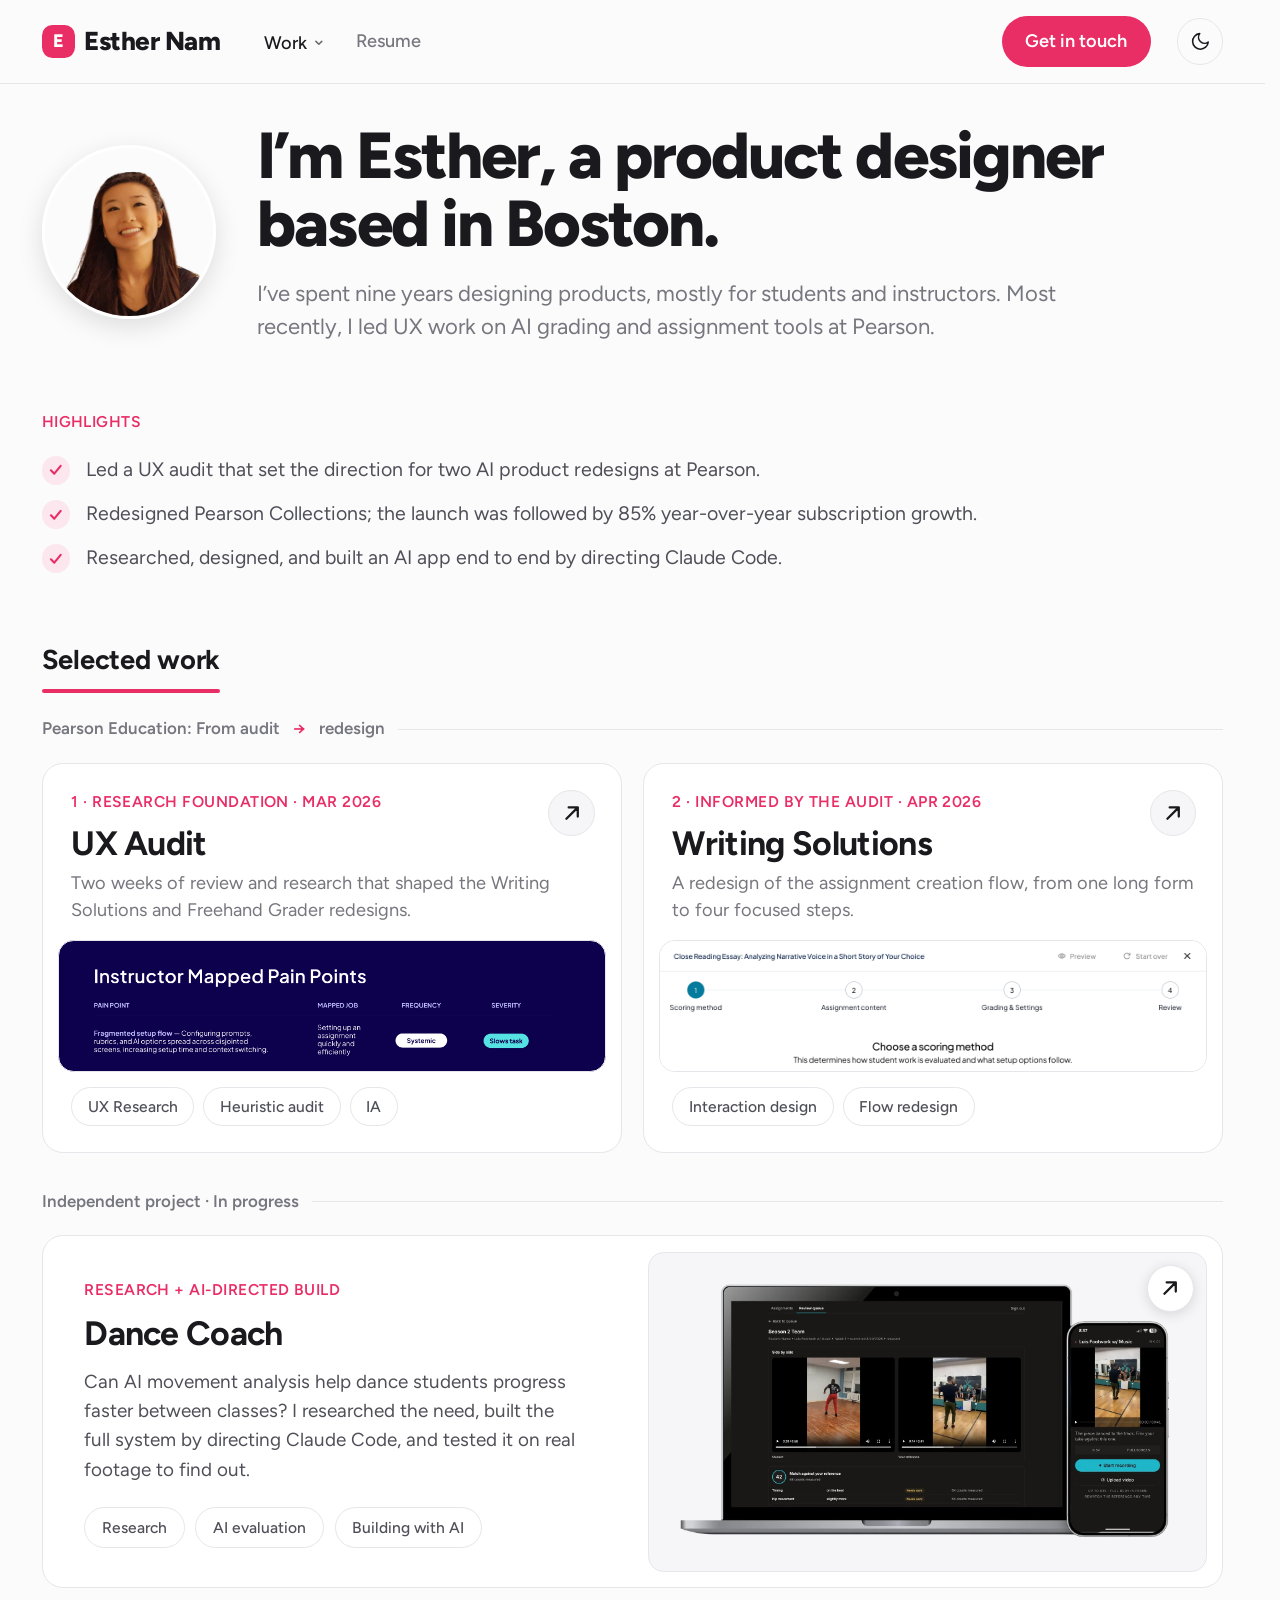
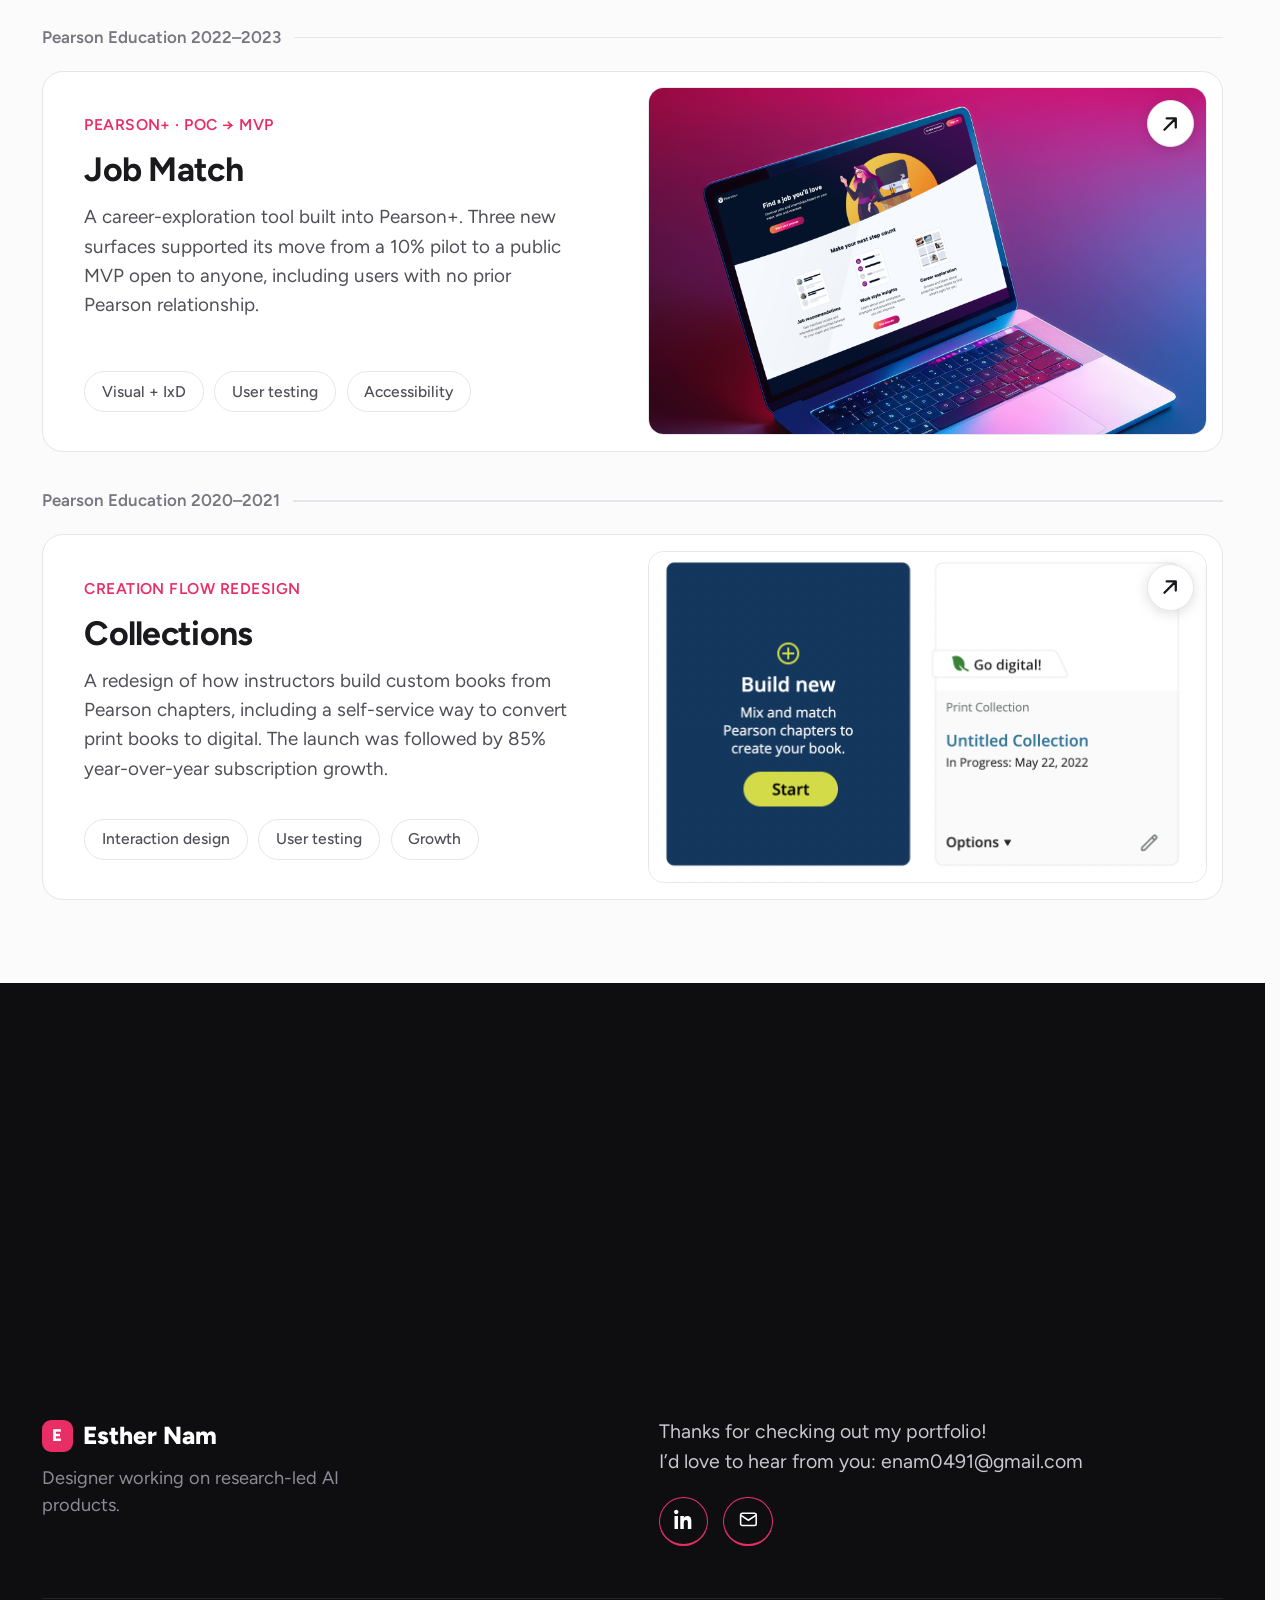
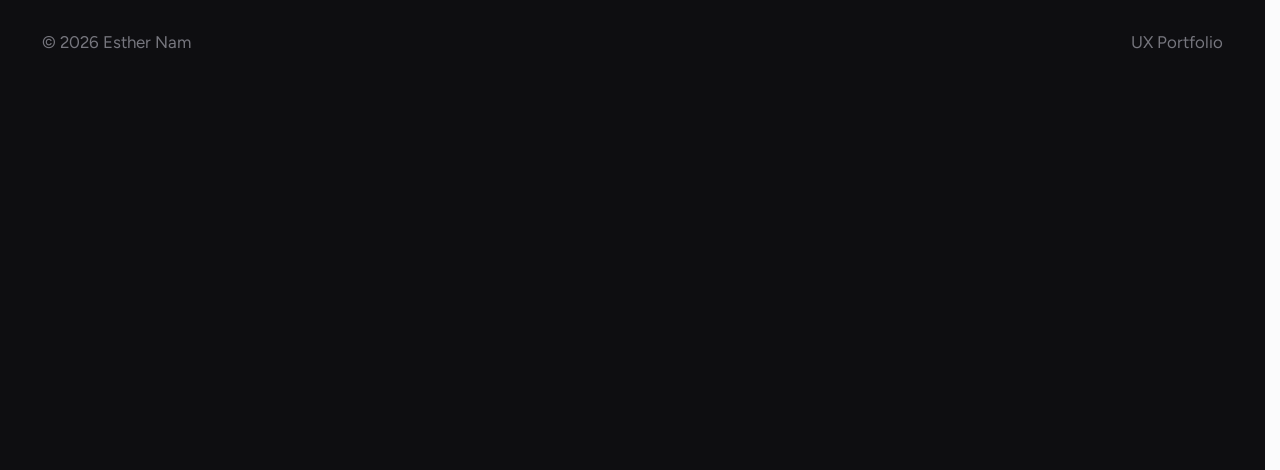
==== index.html @ 2226294b "Homepage: clarify who the products were for Co-Authored-By: Claude Opus 5.5 <noreply@anthropic.com> " ====
<!doctype html>
<html lang="en">
<head>
<!-- Google tag (gtag.js) -->
<script async src="https://www.googletagmanager.com/gtag/js?id=G-MR0TVY28CQ"></script>
<script>
  window.dataLayer = window.dataLayer || [];
  function gtag(){dataLayer.push(arguments);}
  gtag('js', new Date());

  gtag('config', 'G-MR0TVY28CQ');
</script>
<meta charset="utf-8" />
<link rel="icon" href="favicon.svg" type="image/svg+xml" />
<link rel="apple-touch-icon" href="favicon.svg" />
<title>Esther Nam · UX Portfolio</title>
<meta name="viewport" content="width=device-width, initial-scale=1" />
<link rel="preconnect" href="https://fonts.googleapis.com" />
<link rel="preconnect" href="https://fonts.gstatic.com" crossorigin />
<link href="https://fonts.googleapis.com/css2?family=Figtree:wght@400;500;600;700;800&display=swap" rel="stylesheet" />
<style>
  :root {
    --bg: #FBFBFC;
    --card: #FFFFFF;
    --ink: #1A1A1E;
    --ink-2: #4F4F58;
    --muted: #76767E;
    --line: #E6E6EA;
    --line-soft: #F0F0F2;
    --field: #F6F6F8;
    --lav: #E4EFFB;
    --lav-line: #CCE0F7;
    --amber: #1577D6;
    --violet: #9B8CF0;
    --accent: #E92E66;
    --accent-2: #F5849F;
    --accent-soft: #FCE7EE;
    --accent-ink: #B11248;
  }
  body[data-theme="graphite"] {
    --bg: #0B0B0F;
    --card: #20212B;
    --ink: #E8E8EE;
    --ink-2: #C7C7CE;
    --muted: #9A9AA2;
    --line: #34343E;
    --line-soft: #2A2A33;
    --field: #14141A;
    --lav: #1F2A38;
    --lav-line: #2E3C4E;
    --amber: #5AA0EA;
    --violet: #9B8CF0;
    --accent: #FF6492;
    --accent-2: #FF9DBA;
    --accent-soft: rgba(255,100,146,0.16);
    --accent-ink: #FF8DAE;
  }
  * { box-sizing: border-box; }
  html, body { margin: 0; padding: 0; max-width: 100%; }
  html { scroll-behavior: smooth; scrollbar-gutter: stable; }
  body {
    background: var(--bg); color: var(--ink);
    font-family: 'Figtree', -apple-system, BlinkMacSystemFont, system-ui, sans-serif;
    -webkit-font-smoothing: antialiased;
    font-size: 16px; line-height: 1.5;
    transition: background-color 0.25s ease, color 0.25s ease;
  }
  img { max-width: 100%; }
  a { color: inherit; }

  /* ─────────────── Top bar ─────────────── */
  .topbar {
    position: sticky; top: 0; z-index: 50;
    background: color-mix(in srgb, var(--bg) 88%, transparent);
    backdrop-filter: saturate(140%) blur(10px);
    border-bottom: 1px solid var(--line);
  }
  .topbar .inner {
    max-width: 1080px; margin: 0 auto; padding: 0 32px;
    height: 64px; display: flex; align-items: center; gap: 20px;
  }
  .brand { font-weight: 800; font-size: 20px; letter-spacing: -0.02em; text-decoration: none; color: var(--ink); display: flex; align-items: center; gap: 7px; white-space: nowrap; }
  .brand .mk { width: 26px; height: 26px; border-radius: 8px; background: var(--accent); color: #fff; display: grid; place-items: center; font-size: 14px; font-weight: 800; }
  .topbar nav { display: flex; align-items: center; gap: 24px; margin-left: 14px; }
  .topbar nav a { text-decoration: none; color: var(--muted); font-size: 14px; font-weight: 500; line-height: 1; transition: color 0.18s; }
  .topbar nav a:hover, .topbar nav a.active { color: var(--ink); }
  /* Work dropdown */
  .nav-work { position: relative; }
  .nav-work > a { display: inline-flex; align-items: center; gap: 4px; }
  .nav-work .caret { width: 9px; height: 9px; opacity: 0.65; transition: transform 0.18s; }
  .nav-work:hover .caret { transform: rotate(180deg); }
  .nav-work::after { content: ""; position: absolute; top: 100%; left: -14px; right: -14px; height: 14px; }
  .work-menu { position: absolute; top: calc(100% + 12px); left: 50%; transform: translateX(-50%) translateY(-4px); min-width: 240px; background: var(--bg); border: 1px solid var(--line); border-radius: 12px; box-shadow: 0 18px 44px -18px rgba(0,0,0,0.30); padding: 7px; opacity: 0; visibility: hidden; transition: opacity 0.16s ease, transform 0.16s ease; z-index: 80; }
  .nav-work:hover .work-menu { opacity: 1; visibility: visible; transform: translateX(-50%) translateY(0); }
  .topbar .work-menu a { display: block; padding: 9px 12px; border-radius: 8px; color: var(--ink); font-size: 13.5px; font-weight: 600; white-space: nowrap; }
  .topbar .work-menu a small { display: block; color: var(--muted); font-size: 11.5px; font-weight: 400; margin-top: 1px; }
  .topbar .work-menu a:hover { background: var(--field); }
  .topbar .spacer { flex: 1; }
  .btn-primary {
    background: var(--accent); color: #fff; border: 0;
    padding: 9px 18px; border-radius: 999px; font: inherit; font-weight: 600; font-size: 14px; line-height: 1.5;
    cursor: pointer; text-decoration: none; transition: filter 0.18s, transform 0.15s; white-space: nowrap;
  }
  .btn-primary:hover { filter: brightness(1.06); transform: translateY(-1px); }
  .theme-toggle {
    display: inline-grid; place-items: center; width: 36px; height: 36px; border-radius: 999px;
    background: transparent; border: 1px solid var(--line); color: var(--ink); cursor: pointer;
    transition: background-color 0.2s, border-color 0.2s;
  }
  .theme-toggle:hover { background: var(--field); }
  .theme-toggle svg { width: 16px; height: 16px; }
  .theme-toggle .icon-sun { display: none; }
  body[data-theme="graphite"] .theme-toggle .icon-sun { display: block; }
  body[data-theme="graphite"] .theme-toggle .icon-moon { display: none; }
  .avatar-sm { width: 36px; height: 36px; border-radius: 999px; object-fit: cover; object-position: center 22%; border: 1px solid var(--line); }

  /* ─────────────── Page shell ─────────────── */
  .wrap { max-width: 1080px; margin: 0 auto; padding: 28px 32px 0; }
  .col { max-width: none; }

  /* Status banner (homage to Meetup's organizer banner) */
  .banner {
    display: flex; align-items: center; justify-content: space-between; gap: 16px;
    background: var(--accent-soft); border: 1px solid color-mix(in srgb, var(--accent) 25%, transparent);
    border-radius: 14px; padding: 13px 16px 13px 18px; margin-bottom: 36px;
  }
  .banner .bnr-txt { font-size: 14.5px; font-weight: 500; color: var(--ink); display: flex; align-items: center; gap: 10px; }
  .banner .live { width: 8px; height: 8px; border-radius: 999px; background: var(--accent); box-shadow: 0 0 0 4px color-mix(in srgb, var(--accent) 22%, transparent); flex-shrink: 0; }
  .banner .btn-dark { background: var(--ink); color: var(--bg); border: 0; padding: 8px 16px; border-radius: 999px; font: inherit; font-weight: 600; font-size: 13.5px; cursor: pointer; text-decoration: none; white-space: nowrap; }

  /* ─────────────── Hero ─────────────── */
  .hero { margin-bottom: 14px; display: flex; align-items: center; gap: 32px; position: relative; }
  .hero .portrait { width: 134px; height: 134px; border-radius: 999px; object-fit: cover; object-position: center 22%; border: 3px solid var(--card); box-shadow: 0 6px 20px rgba(0,0,0,0.12); margin: 0; flex-shrink: 0; display: block; }
  .hero h1 { font-size: clamp(34px, 4.6vw, 50px); font-weight: 800; line-height: 1.06; letter-spacing: -0.03em; margin: 0; text-wrap: pretty; max-width: none; }
  .hero h1 .accent { color: var(--accent); }
.hero-sub { margin: 14px 0 0; font-size: 17px; line-height: 1.5; color: var(--muted); max-width: 60ch; }
  /* Compact status chip tucked into the hero's right-side whitespace */
  .hero-status { position: absolute; right: 0; bottom: 2px; display: inline-flex; align-items: center; gap: 9px; background: var(--accent-soft); border: 1px solid color-mix(in srgb, var(--accent) 22%, transparent); border-radius: 999px; padding: 8px 15px; white-space: nowrap; }
  .hero-status .live { width: 7px; height: 7px; border-radius: 999px; background: var(--accent); box-shadow: 0 0 0 4px color-mix(in srgb, var(--accent) 20%, transparent); flex-shrink: 0; }
  .hero-status .hs-txt { display: flex; flex-direction: column; line-height: 1.25; }
  .hero-status .hs-txt b { font-size: 12.5px; font-weight: 600; color: var(--ink); }
  .hero-status .hs-txt span { font-size: 11px; color: var(--muted); }

  /* Option B: name-first profile row */
  .profile-row { display: flex; align-items: center; gap: 14px; margin-bottom: 22px; }
  .profile-row .pf-av { width: 52px; height: 52px; border-radius: 999px; object-fit: cover; object-position: center 22%; border: 2px solid var(--card); box-shadow: 0 2px 10px rgba(0,0,0,0.10); }
  .profile-row .pf-name { font-size: 17px; font-weight: 700; letter-spacing: -0.01em; }
  .profile-row .pf-role { font-size: 14px; color: var(--muted); margin-top: 1px; white-space: nowrap; }

  /* Host row (avatar-card pattern) */
  .host-row { display: flex; align-items: center; gap: 12px; margin-bottom: 18px; }
  .host-row .ho-av { width: 40px; height: 40px; border-radius: 999px; object-fit: cover; object-position: center 22%; }
  .host-row .ho-who { font-size: 14px; line-height: 1.35; }
  .host-row .ho-who b { font-weight: 600; }
  .host-row .ho-who span { display: block; color: var(--muted); font-size: 13px; }
  .host-row .ho-badge { margin-left: 4px; display: inline-flex; align-items: center; gap: 6px; font-size: 12.5px; font-weight: 600; color: var(--accent-ink); background: var(--accent-soft); border: 1px solid color-mix(in srgb, var(--accent) 24%, transparent); padding: 5px 11px; border-radius: 999px; }
  .host-row .ho-badge .dot { width: 7px; height: 7px; border-radius: 999px; background: var(--accent); }

  /* Quick-facts (homage to Meetup's date/location card) */
  .facts { display: flex; flex-direction: column; gap: 2px; margin: 22px 0 6px; }
  .fact { display: flex; align-items: center; gap: 13px; padding: 11px 4px; border-top: 1px solid var(--line-soft); }
  .fact:last-child { border-bottom: 1px solid var(--line-soft); }
  .fact .ic { width: 38px; height: 38px; border-radius: 10px; background: var(--field); display: grid; place-items: center; color: var(--accent); flex-shrink: 0; }
  .fact .ic svg { width: 18px; height: 18px; }
  .fact .ft b { display: block; font-size: 14.5px; font-weight: 600; }
  .fact .ft span { font-size: 13px; color: var(--muted); }

  /* ─────────────── Module cards ─────────────── */
  .module {
    background: var(--card); border: 1px solid var(--line); border-radius: 16px;
    padding: 26px 28px; margin-top: 22px;
  }
  /* Flat section — no card wrapper (header + content sit open on the page) */
  .block { margin-top: 52px; }
  .block:first-of-type { margin-top: 40px; }
  /* About styled like the case-study "Systems referenced" card */
  .about-card { background: var(--field); border: 1px solid var(--line); border-radius: 12px; padding: 28px 32px; }
  body[data-theme="graphite"] .about-card { background: var(--card); }
  .about-card .gloss-label { display: block; font-family: 'Figtree', sans-serif; font-size: 12px; letter-spacing: 0.03em; text-transform: uppercase; color: var(--accent); font-weight: 600; margin-bottom: 16px; }
  .about-card .sub-label { margin-top: 22px; }
.about-card { background: transparent; border: 0; border-radius: 0; padding: 0; }
  .sec-head { display: flex; align-items: center; gap: 11px; margin: 0 0 18px; }
  .sec-head h2 { font-size: 21px; font-weight: 700; letter-spacing: -0.01em; margin: 0; position: relative; padding-bottom: 9px; }
  .sec-head h2::after { content: ""; position: absolute; left: 0; bottom: 0; width: 100%; height: 3px; border-radius: 2px; background: var(--accent); }
  .count { font-size: 13px; font-weight: 600; color: var(--muted); background: var(--field); border: 1px solid var(--line); border-radius: 999px; padding: 3px 11px; }

  .about-p { font-size: 15.5px; line-height: 1.62; color: var(--ink-2); margin: 0; max-width: none; }
  .sub-label { font-size: 13px; font-weight: 700; letter-spacing: 0.02em; text-transform: uppercase; color: var(--muted); margin: 22px 0 12px; }
  .ticks { list-style: none; margin: 0; padding: 0; display: flex; flex-direction: column; gap: 11px; }
  .ticks li { display: flex; gap: 12px; font-size: 15px; line-height: 1.5; color: var(--ink-2); }
  .ticks li .tk { width: 22px; height: 22px; border-radius: 999px; background: var(--accent-soft); color: var(--accent); display: grid; place-items: center; flex-shrink: 0; margin-top: 1px; }
  .ticks li .tk svg { width: 12px; height: 12px; }

  /* ─────────────── Work grouping ─────────────── */
  .group-label { display: flex; align-items: center; gap: 10px; margin: 4px 0 16px; font-size: 13px; font-weight: 600; color: var(--muted); }
  .group-label .ar { color: var(--accent); }
  .group-label .ln { flex: 1; height: 1px; background: var(--line); }

  .grid { display: grid; grid-template-columns: 1fr 1fr; gap: 16px; }
  .col-tall { grid-row: span 2; }

  .card {
    position: relative; background: var(--card); border: 1px solid var(--line);
    border-radius: 16px; overflow: hidden; text-decoration: none; color: var(--ink);
    display: flex; flex-direction: column; transition: transform 0.22s ease, box-shadow 0.22s ease, border-color 0.22s ease;
  }
  .card:hover { transform: translateY(-3px); border-color: color-mix(in srgb, var(--ink) 32%, var(--line)); box-shadow: 0 18px 38px -22px rgba(0,0,0,0.32); }
  .card .meta { padding: 20px 22px 0; position: relative; z-index: 2; }
  .card .eyebrow { font-size: 12px; font-weight: 600; letter-spacing: 0.03em; text-transform: uppercase; color: var(--accent); margin-bottom: 9px; }
  .card .title { font-size: 26px; font-weight: 700; line-height: 1.1; letter-spacing: -0.02em; margin: 0; }
  .card .sub { font-size: 14px; line-height: 1.5; color: var(--muted); margin: 6px 0 0; }
  .card .arrow {
    position: absolute; top: 20px; right: 20px; width: 36px; height: 36px; border-radius: 999px;
    background: var(--field); border: 1px solid var(--line); display: grid; place-items: center; transition: transform 0.22s ease, background-color 0.2s; z-index: 3;
  }
  .card:hover .arrow { transform: translate(2px, -2px); background: var(--accent); border-color: var(--accent); }
  .card .arrow svg { width: 14px; height: 14px; stroke: var(--ink); transition: stroke 0.2s; }
  .card:hover .arrow svg { stroke: #fff; }

  /* Coming-soon card (not yet clickable) */
  .card-soon { cursor: default; }
  .card-soon:hover { transform: none; border-color: var(--line); box-shadow: none; }
  .card-soon:hover .arrow { transform: none; background: var(--field); border-color: var(--line); }
  .card-soon:hover .arrow svg { stroke: var(--ink); }
  .card-soon .soon-overlay {
    position: absolute; inset: 0; z-index: 6; border-radius: inherit;
    display: grid; place-items: center; pointer-events: none;
    background: color-mix(in srgb, var(--bg) 74%, transparent);
    backdrop-filter: blur(2px); -webkit-backdrop-filter: blur(2px);
    opacity: 0; transition: opacity 0.22s ease;
  }
  .card-soon:hover .soon-overlay, .card-soon:focus-visible .soon-overlay { opacity: 1; }
  .card-soon .soon-overlay span {
    font-size: 14px; font-weight: 600; letter-spacing: 0.04em; color: var(--ink);
    background: var(--card); border: 1px solid var(--line);
    padding: 9px 18px; border-radius: 999px; box-shadow: 0 8px 24px rgba(0,0,0,0.14);
  }
  .grid > a.card { height: 300px; }
  .card .crop { flex: 1; min-height: 0; margin: 12px; background: var(--field); border-radius: 12px; border: 1px solid var(--line); overflow: hidden; position: relative; }

  .card-tags { display: flex; gap: 7px; flex-wrap: wrap; padding: 0 22px 20px; }
  .tag { font-size: 12px; font-weight: 500; color: var(--ink-2); background: var(--card); border: 1px solid var(--line); border-radius: 999px; padding: 5px 12px; }

  /* ── UX Audit crop ── */
  .card-audit .crop { min-height: 0; padding: 14px; background: var(--field); }
  /* Real-screenshot crops (WSOL, Job Match) */
  .crop-shot { padding: 0 !important; background: var(--field); }
  .crop-shot img { width: 100%; height: 100%; object-fit: cover; object-position: top center; display: block; transition: transform 0.4s ease; }
  /* Audit pain-points table: fill the crop like sibling cards, anchored to the heading */
  .crop-audit-img { background: #0d004d !important; padding: 14px 0 0 18px !important; overflow: hidden; }
  .crop-audit-img img { width: 100% !important; height: 100% !important; object-fit: cover !important; object-position: left top !important; transform: scale(0.92); transform-origin: left top; }
  .card:hover .crop-shot img, .wide:hover .crop-shot img { transform: scale(1.03); }
  .card:hover .crop-audit-img img { transform: scale(0.947); }
  .audit-stack { position: relative; height: 100%; }
  .audit-screen { position: absolute; left: 0; top: 5%; width: 45%; height: 90%; background: var(--card); border: 1px solid var(--line); border-radius: 8px; box-shadow: 0 8px 22px rgba(0,0,0,0.07); padding: 9px; overflow: hidden; }
  .audit-screen .sc-top { display: flex; align-items: center; gap: 4px; padding-bottom: 7px; border-bottom: 1px solid var(--line-soft); margin-bottom: 8px; }
  .audit-screen .sc-top i { width: 5px; height: 5px; border-radius: 999px; background: var(--line); }
  .audit-screen .sc-top .t { margin-left: 4px; height: 4px; width: 38%; border-radius: 2px; background: var(--line); }
  .audit-screen .sc-nav { display: flex; gap: 5px; margin-bottom: 9px; }
  .audit-screen .sc-nav b { height: 6px; flex: 1; border-radius: 2px; background: var(--line-soft); }
  .audit-screen .sc-nav b:first-child { background: var(--lav); }
  .audit-screen .ln { height: 4px; border-radius: 2px; background: var(--line-soft); margin-bottom: 6px; }
  .audit-screen .ln.s { width: 58%; }
  .audit-screen .ln.m { width: 78%; }
  .audit-screen .card-row { display: flex; gap: 6px; margin-top: 9px; }
  .audit-screen .card-row b { flex: 1; height: 28px; border-radius: 5px; background: var(--field); border: 1px solid var(--line); }
  .audit-frame { background: var(--card); border: 1px solid var(--line); border-radius: 7px; padding: 8px 9px; position: absolute; right: 0; width: 43%; z-index: 4; box-shadow: 0 6px 16px rgba(0,0,0,0.10); }
  .audit-frame .pill { display: inline-flex; align-items: center; gap: 5px; padding: 3px 7px; border-radius: 5px; background: var(--lav); font-size: 8.5px; font-weight: 700; color: var(--ink-2); white-space: nowrap; }
  .audit-frame .pill .ic { width: 8px; height: 8px; border-radius: 999px; background: var(--violet); flex-shrink: 0; }
  .audit-frame .lines { display: flex; flex-direction: column; gap: 4px; margin-top: 7px; }
  .audit-frame .lines i { display: block; height: 3.5px; border-radius: 2px; background: var(--lav); }
  .audit-frame .lines i:nth-child(1) { width: 80%; }
  .audit-frame .lines i:nth-child(2) { width: 55%; }
  .audit-frame .stars { display: flex; gap: 2px; margin-top: 7px; }
  .audit-frame .stars span { width: 8px; height: 8px; border-radius: 2px; background: var(--amber); }
  .audit-frame .stars span.off { background: var(--lav); }
  .audit-frame.f1 { top: 0; }
  .audit-frame.f2 { top: 50%; transform: translateY(-50%); }
  .audit-frame.f3 { bottom: 0; }
  .audit-frame .tail { position: absolute; top: 50%; right: 100%; width: 32%; height: 2px; background: var(--accent); transform: translateY(-50%); }
  .audit-frame .tail::before { content: ""; position: absolute; left: -2px; top: 50%; transform: translateY(-50%); width: 7px; height: 7px; border-radius: 999px; background: var(--accent); }

  /* ── Writing Solutions crop ── */
  .crop-writing { padding: 12px; }
  .scoring-tile { background: var(--card); border: 1.5px solid var(--line); border-radius: 10px; padding: 9px 11px; position: relative; box-shadow: 0 4px 16px rgba(0,0,0,0.06); }
  .scoring-tile .radio { position: absolute; top: 16px; right: 16px; width: 18px; height: 18px; border-radius: 999px; border: 2px solid var(--accent); display: grid; place-items: center; }
  .scoring-tile .radio::after { content: ""; width: 8px; height: 8px; border-radius: 999px; background: var(--accent); }
  .scoring-tile .st-steps { display: flex; align-items: center; margin-bottom: 12px; }
  .scoring-tile .st-step { width: 13px; height: 13px; border-radius: 999px; border: 1.5px solid var(--line); background: var(--card); flex-shrink: 0; }
  .scoring-tile .st-step.done { background: var(--amber); border-color: var(--amber); }
  .scoring-tile .st-seg { flex: 1; height: 1.5px; background: var(--line); }
  .scoring-tile .st-title { height: 9px; width: 64%; border-radius: 3px; background: color-mix(in srgb, var(--ink) 24%, var(--card)); margin-bottom: 9px; }
  .scoring-tile .st-line { height: 6px; border-radius: 3px; background: var(--line); margin-bottom: 6px; }
  .scoring-tile .st-line.w1 { width: 100%; }
  .scoring-tile .st-line.w2 { width: 88%; }
  .scoring-tile .st-line.w3 { width: 72%; margin-bottom: 0; }
  .scoring-tile h4 { margin: 0 0 3px; font-size: 14.5px; font-weight: 700; color: var(--ink); letter-spacing: -0.01em; }
  .scoring-tile .badge { display: inline-flex; align-items: center; gap: 5px; padding: 3px 8px; border-radius: 5px; background: color-mix(in srgb, var(--amber) 22%, var(--card)); color: color-mix(in srgb, var(--amber) 55%, var(--ink)); font-size: 10px; font-weight: 600; margin-bottom: 9px; }
  .scoring-tile .badge svg { width: 10px; height: 10px; flex-shrink: 0; color: var(--amber); }
  .scoring-tile p { margin: 0; font-size: 11.5px; line-height: 1.4; color: var(--ink-2); }
  .crop-writing .ghost { position: absolute; right: -40px; bottom: -28px; background: var(--card); border: 1px solid var(--line); border-radius: 8px; padding: 12px; width: 160px; opacity: 0.55; transform: rotate(2deg); }
  .crop-writing .ghost .h { height: 6px; width: 70%; background: var(--line); border-radius: 2px; margin-bottom: 8px; }
  .crop-writing .ghost .l { height: 4px; background: var(--line-soft); border-radius: 2px; margin-bottom: 4px; }
  .crop-writing .ghost .l.s { width: 60%; }

  /* ── Freehand Grader crop ── */
  .crop-grader { padding: 0; display: grid; grid-template-columns: 1.4fr 1fr; gap: 0; }
  .grader-left { padding: 14px; border-right: 1px dashed var(--line); position: relative; }
  .grader-left .label { font-size: 10.5px; font-weight: 700; color: var(--muted); letter-spacing: 0.06em; text-transform: uppercase; margin-bottom: 8px; }
  .grader-left .answer { background: var(--card); border: 1px solid var(--line); border-radius: 6px; padding: 10px; position: relative; min-height: 70px; }
  .grader-left .answer svg { width: 100%; height: 50px; color: var(--ink); }
  .grader-left .pin { position: absolute; top: 14px; right: 14px; width: 22px; height: 22px; border-radius: 999px; background: var(--amber); color: #fff; display: grid; place-items: center; font-size: 11px; font-weight: 700; box-shadow: 0 4px 10px rgba(0,0,0,0.18); }
  .grader-right { padding: 14px; background: var(--card); }
  .grader-right .label { font-size: 10.5px; font-weight: 700; color: var(--muted); letter-spacing: 0.06em; text-transform: uppercase; margin-bottom: 6px; }
  .grader-right h5 { margin: 0 0 5px; font-size: 14px; font-weight: 700; color: var(--ink); }
  .grader-right p { margin: 0 0 7px; font-size: 11.5px; line-height: 1.45; color: var(--ink-2); }
  .grader-right .feedback { background: var(--lav); border-left: 3px solid var(--amber); border-radius: 4px; padding: 8px 10px; font-size: 11px; color: var(--ink); line-height: 1.45; }

  /* ── Job Match + Focus wide cards ── */
  .wide { background: var(--card); color: var(--ink); border: 1px solid var(--line); border-radius: 16px; display: grid; grid-template-columns: 1fr 1fr; gap: 0; overflow: hidden; text-decoration: none; transition: transform 0.22s ease, box-shadow 0.22s ease, border-color 0.22s ease; position: relative; margin-top: 16px; }
  .wide:hover { transform: translateY(-3px); border-color: color-mix(in srgb, var(--ink) 32%, var(--line)); box-shadow: 0 18px 38px -22px rgba(0,0,0,0.32); }
  .wide .left { padding: 32px 32px 30px; display: flex; flex-direction: column; justify-content: space-between; min-height: 270px; }
  .wide .eyebrow { font-size: 12px; font-weight: 600; letter-spacing: 0.03em; text-transform: uppercase; color: var(--accent); margin-bottom: 11px; }
  .wide h3 { font-size: 26px; font-weight: 700; letter-spacing: -0.02em; line-height: 1.1; margin: 0 0 11px; }
  .wide p { margin: 0 0 16px; font-size: 14.5px; line-height: 1.55; color: var(--ink-2); max-width: 380px; }
  .wide .meta-pills { display: flex; gap: 8px; flex-wrap: wrap; align-self: flex-start; }
  .wide .pill { font-size: 12px; font-weight: 500; padding: 6px 13px; border-radius: 999px; background: var(--card); color: var(--ink-2); border: 1px solid var(--line); }
  .wide .award { display: inline-flex; align-items: center; gap: 9px; padding: 6px 13px; border-radius: 999px; font-size: 12.5px; font-weight: 600; background: var(--field); color: var(--ink-2); border: 1px solid var(--line); align-self: flex-start; }
  .wide .award .star { width: 13px; height: 13px; color: #1577D6; display: inline-flex; }
  .wide .award .star svg { width: 13px; height: 13px; display: block; }
  .wide .arrow { position: absolute; top: 22px; right: 22px; width: 36px; height: 36px; border-radius: 999px; background: var(--card); border: 1px solid var(--line); box-shadow: 0 2px 10px rgba(0,0,0,0.13); display: grid; place-items: center; transition: transform 0.22s ease, background-color 0.2s; z-index: 6; }
  .wide:hover .arrow { transform: translate(2px, -2px); background: var(--accent); border-color: var(--accent); }
  .wide .arrow svg { width: 14px; height: 14px; stroke: var(--ink); transition: stroke 0.2s; }
  .wide:hover .arrow svg { stroke: #fff; }

  .wide .crop { padding: 24px; background: var(--field); position: relative; display: flex; align-items: center; justify-content: center; min-height: 246px; }
  /* Inset the wide-card visuals into a framed panel, matching cards 1 & 2 */
  .wide .crop, .wide .focus-vis { margin: 12px; border: 1px solid var(--line); border-radius: 12px; overflow: hidden; }
  .career-card { background: var(--card); border: none; border-radius: 10px; padding: 18px; width: 100%; max-width: 320px; box-shadow: 0 8px 24px rgba(0,0,0,0.10); position: relative; }
  .career-card .cc-eyebrow { font-size: 9.5px; font-weight: 700; letter-spacing: 0.08em; text-transform: uppercase; color: var(--muted); margin-bottom: 8px; }
  .career-card h5 { margin: 0 0 4px; font-size: 16px; font-weight: 700; color: var(--ink); letter-spacing: -0.01em; }
  .career-card .cc-sub { font-size: 11.5px; color: var(--ink-2); margin: 0 0 14px; }
  .career-card .cc-facts { display: flex; align-items: flex-end; gap: 6px; height: 60px; padding: 10px 0 0; border-top: 1px solid var(--line); }
  .career-card .cc-facts .bar { flex: 1; background: linear-gradient(to top, var(--amber), #A9CEF2); border-radius: 3px 3px 0 0; opacity: 0.9; }
  .career-card .cc-facts .bar.b1 { height: 32%; }
  .career-card .cc-facts .bar.b2 { height: 52%; }
  .career-card .cc-facts .bar.b3 { height: 78%; opacity: 1; }
  .career-card .cc-facts .bar.b4 { height: 64%; }
  .career-card .cc-facts .bar.b5 { height: 44%; }
  .career-card .cc-axis { display: flex; justify-content: space-between; font-size: 9px; color: var(--muted); margin-top: 6px; letter-spacing: 0.04em; }
  .career-card .cc-facts-label { font-size: 9.5px; font-weight: 600; letter-spacing: 0.06em; text-transform: uppercase; color: var(--muted); margin-bottom: 4px; }
  .career-card .cc-tag { position: absolute; top: -10px; right: 16px; font-size: 9.5px; font-weight: 600; background: var(--amber); color: #fff; padding: 3px 8px; border-radius: 4px; letter-spacing: 0.04em; }
  .wide .crop .ghost { position: absolute; right: -32px; bottom: 24px; background: var(--card); border: 1px solid var(--line); border-radius: 8px; padding: 12px; width: 140px; opacity: 0.55; transform: rotate(3deg); }
  .wide .crop .ghost .h { height: 6px; width: 70%; background: var(--line); border-radius: 2px; margin-bottom: 8px; }
  .wide .crop .ghost .l { height: 4px; background: var(--line-soft); border-radius: 2px; margin-bottom: 4px; }
  .wide .crop .ghost .l.s { width: 60%; }

  .focus-vis { background: var(--field); display: grid; place-items: center; position: relative; min-height: 246px; overflow: hidden; }
  .focus-vis.crop-shot { padding: 0; }
  .focus-vis.crop-shot img { width: 100%; height: 100%; object-fit: cover; object-position: center top; display: block; transition: transform 0.4s ease; }
  .wide:hover .focus-vis.crop-shot img { transform: scale(1.03); }
  .focus-vis::before { content: ""; position: absolute; width: 360px; height: 360px; border-radius: 999px; background: radial-gradient(circle, rgba(21,119,214,0.20) 0%, rgba(21,119,214,0.08) 38%, transparent 68%); filter: blur(6px); z-index: 0; animation: focus-glow 5s ease-in-out infinite; }
  @keyframes focus-glow { 0%,100% { opacity: 0.6; transform: scale(0.92);} 50% { opacity: 1; transform: scale(1.08);} }
  @media (prefers-reduced-motion: reduce) { .focus-vis::before { animation: none; } }
  .ring { position: absolute; border-radius: 999px; border: 1px solid rgba(123,116,160,0.22); z-index: 1; }
  body[data-theme="graphite"] .ring { border-color: rgba(155,140,240,0.28); }
  .ring.r1 { width: 320px; height: 320px; }
  .ring.r2 { width: 240px; height: 240px; }
  .ring.r3 { width: 160px; height: 160px; }
  .ring.r4 { width: 80px; height: 80px; border-color: rgba(21,119,214,0.50); }
  body[data-theme="graphite"] .ring.r4 { border-color: rgba(90,160,234,0.55); }
  .ring-core { width: 14px; height: 14px; border-radius: 999px; background: #1577D6; box-shadow: 0 0 32px 4px rgba(21,119,214,0.55); position: relative; z-index: 2; }
  body[data-theme="graphite"] .ring-core { background: #5AA0EA; box-shadow: 0 0 32px 4px rgba(90,160,234,0.5); }
  .focus-vis .stamp { position: absolute; top: 22px; right: 22px; font-size: 11px; font-weight: 600; color: #1577D6; letter-spacing: 0.08em; z-index: 3; }
  body[data-theme="graphite"] .focus-vis .stamp { color: #5AA0EA; }

  /* ─────────────── Topics + footer ─────────────── */
  .pills { display: flex; gap: 9px; flex-wrap: wrap; }
  .pills a, .pills span { text-decoration: none; font-size: 13.5px; font-weight: 500; color: var(--ink); background: var(--card); border: 1px solid var(--line); border-radius: 999px; padding: 8px 15px; }

  footer { background: #0E0E11; color: #C9C9CF; margin-top: 64px; min-height: calc(100vh - 64px); display: flex; align-items: center; }
  footer .fin { width: 100%; max-width: 1080px; margin: 0 auto; padding: 64px 32px 48px; }
  footer .ft-top { display: grid; grid-template-columns: repeat(auto-fit, minmax(260px, 1fr)); align-items: start; gap: 32px 40px; }
  footer .ft-brand { font-weight: 800; font-size: 19px; color: #fff; display: flex; align-items: center; gap: 8px; }
  footer .ft-brand .mk { width: 24px; height: 24px; border-radius: 7px; background: var(--accent); color: #fff; display: grid; place-items: center; font-size: 13px; font-weight: 800; }
  footer .ft-tag { font-size: 14px; color: #8C8C95; margin-top: 8px; max-width: 30ch; }
  footer .ft-cta { display: flex; flex-direction: column; align-items: flex-start; gap: 16px; }
  footer .ft-links { display: flex; gap: 12px; }
  footer .ft-links a { width: 38px; height: 38px; border-radius: 999px; border: 1px solid var(--accent); display: grid; place-items: center; color: #fff; text-decoration: none; transition: border-color 0.18s, color 0.18s; }
  footer .ft-links a svg { display: block; }
  footer .ft-links a:hover { border-color: var(--accent); color: #fff; background: var(--accent); }
  footer .ft-cta a { color: #fff; font-weight: 600; text-decoration: none; border-bottom: 2px solid var(--accent); padding-bottom: 2px; }
  footer .ft-bottom { display: flex; justify-content: space-between; gap: 16px; flex-wrap: wrap; margin-top: 40px; padding-top: 24px; border-top: 1px solid #232329; font-size: 13px; color: #76767E; }

  /* ─────────────── Responsive ─────────────── */
  @media (max-width: 820px) {
    .grid { grid-template-columns: 1fr; gap: 14px; }
    .col-tall { grid-row: auto; }
    .grid > a.card { height: auto; }
    /* Uniform card + crop heights on mobile so all four match */
    .card .crop { height: 240px; flex: none; }
    .card-audit .crop, .crop-shot { height: 240px; }
    .wide { grid-template-columns: 1fr; display: flex; flex-direction: column; }
    .wide .left { min-height: auto; padding: 20px 22px 22px; flex: 0 0 auto; }
    .wide .arrow { top: 20px; right: 20px; }
    .wide h3 { margin: 0 0 8px; }
    .wide p { margin: 0 0 14px; max-width: none; }
    .wide .crop, .wide .focus-vis { height: 240px; min-height: 0; flex: none; }
    .crop-writing .ghost, .wide .crop .ghost { display: none; }
  }
  @media (max-width: 560px) {
    .topbar .inner, .wrap { padding-left: 18px; padding-right: 18px; }
    .topbar nav { gap: 16px; margin-left: 8px; }
    .topbar .btn-primary { display: none; }
    .wrap { padding-top: 22px; }
    .hero { flex-direction: column; align-items: flex-start; gap: 18px; }
    .hero .portrait { width: 92px; height: 92px; }
    .hero-status { position: static; right: auto; bottom: auto; }
    .banner { flex-direction: column; align-items: flex-start; gap: 12px; }
    .module { padding: 22px 18px; }
    .hero h1 { font-size: clamp(30px, 8vw, 40px); }
    .crop-grader { grid-template-columns: 1fr; }
    .grader-left { border-right: none; border-bottom: 1px dashed var(--line); }
    .audit-frame.f1, .audit-frame.f2, .audit-frame.f3 { width: 64%; }
    .ring.r1 { width: 240px; height: 240px; }
    .ring.r2 { width: 180px; height: 180px; }
    .ring.r3 { width: 120px; height: 120px; }
    .ring.r4 { width: 60px; height: 60px; }
    footer .fin { padding: 36px 18px 32px; }
  }
</style>
<link rel="stylesheet" href="shared.css" />
</head>
<body data-theme="blue">
<script>
  (function(){
    try {
      var t = localStorage.getItem('case-palette');
      document.body.dataset.theme = (t === 'graphite' || t === 'blue') ? t : 'blue';
    } catch(e) { document.body.dataset.theme = 'blue'; }
  })();
</script>

<!-- ─── Top bar ─── -->
<header class="topbar">
  <div class="inner">
    <a class="brand" href="index.html"><span class="mk">E</span>Esther Nam</a>
    <nav>
      <div class="nav-work">
        <a href="#work" class="active">Work<svg class="caret" viewBox="0 0 16 16" fill="none" stroke="currentColor" stroke-width="2" stroke-linecap="round" stroke-linejoin="round"><path d="M4 6l4 4 4-4"/></svg></a>
        <div class="work-menu">
          <a href="ux-audit.html">UX Audit<small>Cross-product diagnostic</small></a>
          <a href="writing-solutions.html">Writing Solutions<small>Assignment creation redesign</small></a>
          <a href="dance-coach.html">Dance Coach<small>AI feasibility study</small></a>
          <a href="job-match.html">Job Match<small>Career tool · POC → MVP</small></a>
            <a href="collections.html">Collections<small>Creation flow redesign · Shipped</small></a>
        </div>
      </div>
      <a href="resume.html">Resume</a>
    </nav>
    <span class="spacer"></span>
    <a href="#contact" class="btn-primary">Get in touch</a>
    <button class="theme-toggle" type="button" aria-label="Toggle dark mode">
      <svg class="icon-moon" viewBox="0 0 24 24" fill="none" stroke="currentColor" stroke-width="1.8" stroke-linecap="round" stroke-linejoin="round"><path d="M21 12.79A9 9 0 1 1 11.21 3 7 7 0 0 0 21 12.79z"/></svg>
      <svg class="icon-sun" viewBox="0 0 24 24" fill="none" stroke="currentColor" stroke-width="1.8" stroke-linecap="round" stroke-linejoin="round"><circle cx="12" cy="12" r="4"/><path d="M12 2v2M12 20v2M4.93 4.93l1.41 1.41M17.66 17.66l1.41 1.41M2 12h2M20 12h2M4.93 19.07l1.41-1.41M17.66 6.34l1.41-1.41"/></svg>
    </button>
  </div>
</header>

<div class="wrap">
  <div class="col">

    <!-- Hero -->
    <section class="hero" id="about">
      <img class="portrait" src="images/esther-portrait.png" alt="Esther Nam" />
      <div>
        <h1>I’m Esther, a product designer based in Boston.</h1>
        <p class="hero-sub">I’ve spent nine years designing products, mostly for students and instructors. Most recently, I led UX work on AI grading and assignment tools at Pearson.</p>
      </div>
    </section>

    <!-- About -->
    <section class="block about-card">
      <span class="gloss-label">Highlights</span>
      <ul class="ticks">
        <li><span class="tk"><svg viewBox="0 0 16 16" fill="none" stroke="currentColor" stroke-width="2.2" stroke-linecap="round" stroke-linejoin="round"><path d="M3 8.5l3.5 3.5L13 4"/></svg></span>Led a UX audit that set the direction for two AI product redesigns at Pearson.</li>
        <li><span class="tk"><svg viewBox="0 0 16 16" fill="none" stroke="currentColor" stroke-width="2.2" stroke-linecap="round" stroke-linejoin="round"><path d="M3 8.5l3.5 3.5L13 4"/></svg></span>Redesigned Pearson Collections; the launch was followed by 85% year-over-year subscription growth.</li>
        <li><span class="tk"><svg viewBox="0 0 16 16" fill="none" stroke="currentColor" stroke-width="2.2" stroke-linecap="round" stroke-linejoin="round"><path d="M3 8.5l3.5 3.5L13 4"/></svg></span>Researched, designed, and built an AI app end to end by directing Claude Code.</li>
      </ul>
    </section>

    <!-- Work -->
    <section class="block" id="work">
      <div class="sec-head"><h2>Selected work</h2></div>

      <div class="group-label"><span>Pearson Education: From audit</span><span class="ar">→</span><span>redesign</span><span class="ln"></span></div>

      <div class="grid">
        <!-- UX Audit -->
        <a href="ux-audit.html" class="card card-audit">
          <div class="meta">
            <div class="eyebrow">1 · Research foundation · Mar 2026</div>
            <h3 class="title">UX Audit</h3>
            <p class="sub">Two weeks of review and research that shaped the Writing Solutions and Freehand Grader redesigns.</p>
            <!-- NOTE: when Freehand Grader case study is re-enabled below, this line already references it. -->
          </div>
          <div class="arrow"><svg viewBox="0 0 16 16" fill="none" stroke-width="2"><path d="M3 13L13 3M13 3H5M13 3V11" stroke-linecap="round"/></svg></div>
          <div class="crop crop-shot crop-audit-img">
            <img src="images/card-audit.png" alt="Instructor Mapped Pain Points table from the UX audit, mapping pain points to jobs, frequency, and severity." loading="lazy" />
          </div>
          <div class="card-tags"><span class="tag">UX Research</span><span class="tag">Heuristic audit</span><span class="tag">IA</span></div>
        </a>

        <!-- Writing Solutions -->
        <a href="writing-solutions.html" class="card">
          <div class="meta">
            <div class="eyebrow">2 · Informed by the audit · Apr 2026</div>
            <h3 class="title">Writing Solutions</h3>
            <p class="sub">A redesign of the assignment creation flow, from one long form to four focused steps.</p>
          </div>
          <div class="arrow"><svg viewBox="0 0 16 16" fill="none" stroke-width="2"><path d="M3 13L13 3M13 3H5M13 3V11" stroke-linecap="round"/></svg></div>
          <div class="crop crop-shot">
            <img src="images/card-wsol.png" alt="The scoring-method step of the redesigned Writing Solutions assignment flow." loading="lazy" />
          </div>
          <div class="card-tags"><span class="tag">Interaction design</span><span class="tag">Flow redesign</span></div>
        </a>

        <!-- Freehand Grader — HIDDEN FOR NOW (coming soon, re-enable later) -->
        <!--
        <div class="card card-soon" tabindex="0" aria-label="Freehand Grader case study, coming soon">
          <div class="meta">
            <div class="eyebrow">3 · Informed by the audit</div>
            <h3 class="title">Freehand Grader</h3>
            <p class="sub">Re-design of the student experience.</p>
          </div>
          <div class="arrow"><svg viewBox="0 0 16 16" fill="none" stroke-width="2"><path d="M3 13L13 3M13 3H5M13 3V11" stroke-linecap="round"/></svg></div>
          <div class="crop crop-grader">
            <div class="grader-left">
              <div class="label">Pinned answer</div>
              <div class="answer">
                <div class="pin">4</div>
                <svg viewBox="0 0 200 100" fill="none" stroke="currentColor" stroke-width="2">
                  <path d="M10 70 Q 40 30 70 55 T 130 50 T 190 38" />
                  <path d="M14 88 L 24 78 L 34 84 L 44 72" stroke-width="1.5" opacity="0.5" />
                  <text x="60" y="22" font-size="10" font-family="ui-monospace, monospace" fill="currentColor" stroke="none">2x + 5y = 14</text>
                </svg>
              </div>
            </div>
            <div class="grader-right">
              <div class="label">Question 4</div>
              <h5>Solve for y.</h5>
              <p>Show your work for full credit.</p>
              <div class="feedback">Nice setup. Check your sign on line 2, the 5y term flipped.</div>
            </div>
          </div>
          <div class="card-tags"><span class="tag">Student UX</span><span class="tag">AI feedback</span></div>
          <div class="soon-overlay"><span>Coming soon</span></div>
        </div>
        -->
      </div>

      <div class="group-label" style="margin-top: 28px;"><span>Independent project · In progress</span><span class="ln"></span></div>

      <!-- Dance Coach -->
      <a href="dance-coach.html" class="wide">
        <div class="left">
          <div>
            <div class="eyebrow">Research + AI-directed build</div>
            <h3>Dance Coach</h3>
            <p>Can AI movement analysis help dance students progress faster between classes? I researched the need, built the full system by directing Claude Code, and tested it on real footage to find out.</p>
          </div>
          <div class="meta-pills"><span class="pill">Research</span><span class="pill">AI evaluation</span><span class="pill">Building with AI</span></div>
        </div>
        <div class="arrow"><svg viewBox="0 0 16 16" fill="none" stroke-width="2"><path d="M3 13L13 3M13 3H5M13 3V11" stroke-linecap="round"/></svg></div>
        <div class="crop">
          <img src="images/dance-coach/hero.webp?v=6" alt="Dance Coach instructor review dashboard on a laptop, next to the student app on a phone." />
        </div>
      </a>

      <div class="group-label" style="margin-top: 28px;"><span>Pearson Education 2022–2023</span><span class="ln"></span></div>

      <!-- Job Match -->
      <a href="job-match.html" class="wide">
        <div class="left">
          <div>
            <div class="eyebrow">Pearson+ · POC → MVP</div>
            <h3>Job Match</h3>
            <p>A career-exploration tool built into Pearson+. Three new surfaces supported its move from a 10% pilot to a public MVP open to anyone, including users with no prior Pearson relationship.</p>
          </div>
          <div class="meta-pills"><span class="pill">Visual + IxD</span><span class="pill">User testing</span><span class="pill">Accessibility</span></div>
        </div>
        <div class="arrow"><svg viewBox="0 0 16 16" fill="none" stroke-width="2"><path d="M3 13L13 3M13 3H5M13 3V11" stroke-linecap="round"/></svg></div>
        <div class="crop crop-shot">
          <img src="images/card-jobmatch.png" alt="The Pearson+ Job Match unauthenticated home page shown on a laptop." loading="lazy" />
        </div>
      </a>

      <div class="group-label" style="margin-top: 28px;"><span>Pearson Education 2020–2021</span><span class="ln"></span></div>

      <!-- Collections -->
      <a href="collections.html" class="wide">
        <div class="left">
          <div>
            <div class="eyebrow">Creation flow redesign</div>
            <h3>Collections</h3>
            <p>A redesign of how instructors build custom books from Pearson chapters, including a self-service way to convert print books to digital. The launch was followed by 85% year-over-year subscription growth.</p>
          </div>
          <div class="meta-pills"><span class="pill">Interaction design</span><span class="pill">User testing</span><span class="pill">Growth</span></div>
        </div>
        <div class="arrow"><svg viewBox="0 0 16 16" fill="none" stroke-width="2"><path d="M3 13L13 3M13 3H5M13 3V11" stroke-linecap="round"/></svg></div>
        <div class="crop crop-shot">
          <img src="images/card-collections.png" alt="The redesigned My Collections page, with a Build new card and a print Collection card tagged Go digital!" loading="lazy" />
        </div>
      </a>


    </section>


  </div>
</div>

<!-- ─── Footer ─── -->
<footer id="contact">
  <div class="fin">
    <div class="ft-top">
      <div>
        <div class="ft-brand"><span class="mk">E</span>Esther Nam</div>
        <p class="ft-tag">Designer working on research-led AI products.</p>
      </div>
      <div class="ft-cta">
        <span>Thanks for checking out my portfolio!<br />I’d love to hear from you: <span class="email-out"></span></span>
        <div class="ft-links">
          <a href="https://www.linkedin.com/in/esther-nam/" target="_blank" rel="noopener" aria-label="LinkedIn"><svg viewBox="-1.25 0 24 24" fill="currentColor" width="16" height="16"><path d="M4.98 3.5C4.98 4.88 3.87 6 2.5 6S0 4.88 0 3.5 1.12 1 2.5 1s2.48 1.12 2.48 2.5zM.5 8h4V23h-4V8zm7 0h3.8v2.05h.05c.53-1 1.83-2.05 3.77-2.05 4.03 0 4.78 2.65 4.78 6.1V23h-4v-6.6c0-1.58-.03-3.6-2.2-3.6-2.2 0-2.53 1.72-2.53 3.5V23h-4V8z"/></svg></a>
          <a href="#" class="email-link" aria-label="Email"><svg viewBox="0 0 24 24" fill="none" stroke="currentColor" stroke-width="1.8" width="16" height="16"><rect x="3" y="5" width="18" height="14" rx="2"/><path d="M3 7l9 6 9-6"/></svg></a>
        </div>
      </div>
    </div>
    <div class="ft-bottom">
      <span>© 2026 Esther Nam</span>
      <span>UX Portfolio</span>
    </div>
  </div>
</footer>

<script>
  (function () {
    const body = document.body;
    const btn = document.querySelector('.theme-toggle');
    btn.addEventListener('click', () => {
      const next = body.dataset.theme === 'graphite' ? 'blue' : 'graphite';
      body.dataset.theme = next;
      try { localStorage.setItem('case-palette', next); } catch (e) {}
    });
  })();
</script>
<style id="mobile-opt">
@keyframes contact-jiggle { 0%,100%{transform:translateX(0)} 18%{transform:translateX(-5px)} 38%{transform:translateX(5px)} 58%{transform:translateX(-3px)} 78%{transform:translateX(3px)} }
.ft-cta.jiggle > span { animation: contact-jiggle .5s ease; display:inline-block; }
.ft-cta.jiggle .ft-links a { animation: contact-jiggle .55s ease; }
.ft-cta.jiggle .ft-links a:nth-child(2){ animation-delay:.06s; }
@media (prefers-reduced-motion: reduce){ .ft-cta.jiggle > span, .ft-cta.jiggle .ft-links a { animation:none; } }
.nav-work.open .work-menu { opacity:1 !important; visibility:visible !important; transform:translateX(-50%) translateY(0) !important; }
.nav-work.open .caret { transform: rotate(180deg); }
@media (hover: none) and (max-width: 600px){
  .work-menu { left:0 !important; right:auto !important; transform:translateX(0) translateY(-4px) !important; min-width:210px !important; }
  .nav-work.open .work-menu { transform:translateX(0) translateY(0) !important; }
}
</style>
<script>
(function(){
  document.querySelectorAll('.nav-work > a').forEach(function(a){
    a.addEventListener('click', function(e){
      if (window.matchMedia('(hover: none)').matches){ e.preventDefault(); a.parentElement.classList.toggle('open'); }
    });
  });
  document.addEventListener('click', function(e){
    if(!e.target.closest('.nav-work')){ document.querySelectorAll('.nav-work.open').forEach(function(n){n.classList.remove('open');}); }
  });
  var foot = document.getElementById('contact');
  document.querySelectorAll('a.btn-primary[href="#contact"]').forEach(function(btn){
    btn.addEventListener('click', function(e){
      if(!foot) return;
      var r = foot.getBoundingClientRect();
      if(r.top < window.innerHeight*0.5 && r.bottom > 0){
        e.preventDefault();
        var cta = foot.querySelector('.ft-cta');
        if(cta){ cta.classList.remove('jiggle'); void cta.offsetWidth; cta.classList.add('jiggle'); }
      }
    });
  });
})();
</script>
<style id="mobile-nav">
.nav-toggle{display:none;background:none;border:0;cursor:pointer;padding:8px;color:var(--ink);}
.nav-toggle svg{width:24px;height:24px;display:block;}
.mobile-menu{display:none;}
@media (max-width:700px){
  .topbar nav{display:none!important;}
  .topbar .btn-primary{display:none!important;}
  .nav-toggle{display:grid;place-items:center;}
  .mobile-menu{display:block;position:fixed;top:64px;left:0;right:0;background:var(--bg);border-bottom:1px solid var(--line);box-shadow:0 20px 44px -22px rgba(0,0,0,.4);padding:10px;z-index:90;max-height:calc(100vh - 64px);overflow-y:auto;opacity:0;visibility:hidden;transform:translateY(-10px);transition:opacity .2s,transform .2s,visibility .2s;}
  .mobile-menu.open{opacity:1;visibility:visible;transform:translateY(0);}
  .mobile-menu a{display:block;padding:13px 14px;border-radius:10px;text-decoration:none;color:var(--ink);font-size:16px;font-weight:600;}
  .mobile-menu a small{display:block;font-size:12.5px;font-weight:400;color:var(--muted);margin-top:2px;}
  .mobile-menu a:active{background:var(--field);}
  .mobile-menu .mm-label{font-size:11px;letter-spacing:.1em;text-transform:uppercase;color:var(--muted);padding:14px 14px 4px;}
  .mobile-menu .mm-cta{margin-top:8px;background:var(--accent);color:#fff;text-align:center;}
  .mobile-menu .mm-sep{height:1px;background:var(--line);margin:8px 6px;}
}
</style>
<script>
(function(){
  var bar=document.querySelector('.topbar .inner');
  if(!bar||bar.querySelector('.nav-toggle'))return;
  var btn=document.createElement('button');
  btn.className='nav-toggle';btn.setAttribute('aria-label','Open menu');btn.setAttribute('aria-expanded','false');
  btn.innerHTML='<svg viewBox="0 0 24 24" fill="none" stroke="currentColor" stroke-width="2" stroke-linecap="round"><path d="M3 6h18M3 12h18M3 18h18"/></svg>';
  bar.appendChild(btn);
  var menu=document.createElement('div');menu.className='mobile-menu';
  var html='<div class="mm-label">Work</div>';
  document.querySelectorAll('.work-menu a').forEach(function(a){html+='<a href="'+a.getAttribute('href')+'">'+a.innerHTML+'</a>';});
  html+='<div class="mm-sep"></div><a href="resume.html">Resume</a><a class="mm-cta" href="#contact">Get in touch</a>';
  menu.innerHTML=html;document.body.appendChild(menu);
  function close(){menu.classList.remove('open');btn.setAttribute('aria-expanded','false');btn.querySelector('svg').innerHTML='<path d="M3 6h18M3 12h18M3 18h18"/>';}
  function open(){menu.classList.add('open');btn.setAttribute('aria-expanded','true');btn.querySelector('svg').innerHTML='<path d="M5 5l14 14M19 5L5 19"/>';}
  btn.addEventListener('click',function(e){e.stopPropagation();menu.classList.contains('open')?close():open();});
  menu.addEventListener('click',function(e){if(e.target.closest('a'))close();});
  document.addEventListener('click',function(e){if(menu.classList.contains('open')&&!e.target.closest('.mobile-menu')&&!e.target.closest('.nav-toggle'))close();});
})();
</script>
<script>(function(){var e="enam0491"+String.fromCharCode(64)+"gmail.com";document.querySelectorAll(".email-out").forEach(function(s){s.textContent=e;});document.querySelectorAll(".email-link").forEach(function(a){a.setAttribute("href","mailto:"+e);});})();</script>
</body>
</html>
---- shared.css ----
/* ============================================================
   shared.css — single source of truth for chrome shared across
   all pages (top nav, Work dropdown, buttons, theme toggle,
   back-link, footer, mobile menu). Linked LAST in <head> so it
   wins over any per-page inline styles. Edit common chrome HERE.
   Relies on per-page tokens: --bg --ink --muted --line --field
   --accent --card --card-line --accent-soft.
   ============================================================ */

/* ---- Global zoom (on BODY so it scales everything uniformly with no reflow
   and doesn't feed back into the media-query viewport). Thresholds are in
   LOGICAL px — macOS Retina/Thunderbolt reports ~1680, not 2560. ---- */
@media (min-width: 800px)  { body { zoom: 1.12; } }
@media (min-width: 1250px) { body { zoom: 1.3; } }
@media (min-width: 1500px) { body { zoom: 1.55; } }
@media (min-width: 1800px) { body { zoom: 1.8; } }
@media (min-width: 2200px) { body { zoom: 2.1; } }

/* ---- Top bar ---- */
.topbar { position: sticky; top: 0; z-index: 50; background: color-mix(in srgb, var(--bg) 88%, transparent); backdrop-filter: saturate(140%) blur(10px); border-bottom: 1px solid var(--line); }
.topbar .inner { max-width: 1080px; margin: 0 auto; padding: 0 32px; height: 64px; display: flex; align-items: center; gap: 20px; }
.brand { font-weight: 800; font-size: 20px; letter-spacing: -0.02em; text-decoration: none; color: var(--ink); display: flex; align-items: center; gap: 7px; white-space: nowrap; }
.brand .mk { width: 26px; height: 26px; border-radius: 8px; background: var(--accent); color: #fff; display: grid; place-items: center; font-size: 14px; font-weight: 800; }

/* nav (case studies/home use <nav>, resume uses <nav class="tabs">) */
.topbar nav { display: flex; align-items: center; gap: 24px; margin-left: 14px; }
.topbar nav > a { text-decoration: none; color: var(--muted); font-size: 14px; font-weight: 500; line-height: 1; transition: color 0.18s; }
.topbar nav > a:hover, .topbar nav > a.active { color: var(--ink); }

/* Work dropdown */
.nav-work { position: relative; }
.nav-work > a { display: inline-flex; align-items: center; gap: 4px; }
.nav-work .caret { width: 9px; height: 9px; opacity: 0.65; transition: transform 0.18s; }
.nav-work:hover .caret { transform: rotate(180deg); }
.nav-work::after { content: ""; position: absolute; top: 100%; left: -14px; right: -14px; height: 14px; }
.work-menu { position: absolute; top: calc(100% + 12px); left: 50%; transform: translateX(-50%) translateY(-4px); min-width: 240px; background: var(--bg); border: 1px solid var(--line); border-radius: 12px; box-shadow: 0 18px 44px -18px rgba(0,0,0,0.30); padding: 7px; opacity: 0; visibility: hidden; transition: opacity 0.16s ease, transform 0.16s ease; z-index: 80; }
.nav-work:hover .work-menu { opacity: 1; visibility: visible; transform: translateX(-50%) translateY(0); }
.topbar .work-menu a { display: block; padding: 9px 12px; border-radius: 8px; color: var(--ink); font-size: 13.5px; font-weight: 600; white-space: nowrap; text-decoration: none; }
.topbar .work-menu a small { display: block; color: var(--muted); font-size: 11.5px; font-weight: 400; margin-top: 1px; }
.topbar .work-menu a:hover { background: var(--field); }
.nav-work.open .work-menu { opacity: 1 !important; visibility: visible !important; transform: translateX(-50%) translateY(0) !important; }
.nav-work.open .caret { transform: rotate(180deg); }

.topbar .spacer { flex: 1; }

/* Primary button */
.btn-primary { background: var(--accent); color: #fff; border: 0; padding: 9px 18px; border-radius: 999px; font: inherit; font-weight: 600; font-size: 14px; line-height: 1.5; cursor: pointer; text-decoration: none; transition: filter 0.18s, transform 0.15s; white-space: nowrap; }
.btn-primary:hover { filter: brightness(1.06); transform: translateY(-1px); }

/* Theme toggle */
.theme-toggle { display: inline-grid; place-items: center; width: 36px; height: 36px; border-radius: 999px; background: transparent; border: 1px solid var(--line); color: var(--ink); cursor: pointer; transition: background-color 0.2s, border-color 0.2s; margin-left: 0; }
.theme-toggle:hover { background: var(--field); }
.theme-toggle svg { width: 16px; height: 16px; }
.theme-toggle .icon-sun { display: none; }
body[data-theme="graphite"] .theme-toggle .icon-sun { display: block; }
body[data-theme="graphite"] .theme-toggle .icon-moon { display: none; }

/* Back to work link (case studies) */
.back-link { max-width: 1080px; margin: 0 auto; padding: 32px 32px 0; display: block; font-size: 12px; font-weight: 600; color: var(--muted); text-decoration: none; font-family: "Figtree", sans-serif; letter-spacing: 0.1em; text-transform: uppercase; }
.back-link:hover { color: var(--accent); }

/* ---- Footer ---- */
footer, footer#contact { background: #0E0E11; color: #C9C9CF; margin-top: 64px; min-height: calc(100vh - 64px); display: flex; align-items: center; }
footer .fin { width: 100%; max-width: 1080px; margin: 0 auto; padding: 64px 32px 48px; }
footer .ft-top { display: grid; grid-template-columns: repeat(auto-fit, minmax(260px, 1fr)); align-items: start; gap: 32px 40px; }
footer .ft-brand { font-weight: 800; font-size: 19px; color: #fff; display: flex; align-items: center; gap: 8px; }
footer .ft-brand .mk { width: 24px; height: 24px; border-radius: 7px; background: var(--accent); color: #fff; display: grid; place-items: center; font-size: 13px; font-weight: 800; }
footer .ft-tag { font-size: 14px; color: #8C8C95; margin-top: 8px; max-width: 30ch; }
footer .ft-cta { display: flex; flex-direction: column; align-items: flex-start; gap: 16px; }
footer .ft-cta > span { color: #C9C9CF; font-size: 15px; line-height: 1.5; }
footer .ft-links { display: flex; gap: 12px; }
footer .ft-links a { width: 38px; height: 38px; border-radius: 999px; border: 1px solid var(--accent); display: grid; place-items: center; color: #fff; text-decoration: none; transition: background-color 0.18s; }
footer .ft-links a svg { display: block; }
footer .ft-links a:hover { border-color: var(--accent); color: #fff; background: var(--accent); }
footer .ft-cta a { color: #fff; font-weight: 600; text-decoration: none; border-bottom: 2px solid var(--accent); padding-bottom: 2px; }
footer .ft-bottom { display: flex; justify-content: space-between; gap: 16px; flex-wrap: wrap; margin-top: 40px; padding-top: 24px; border-top: 1px solid #232329; font-size: 13px; color: #76767E; }

/* Contact jiggle (when already at footer) */
@keyframes contact-jiggle { 0%,100%{transform:translateX(0)} 18%{transform:translateX(-5px)} 38%{transform:translateX(5px)} 58%{transform:translateX(-3px)} 78%{transform:translateX(3px)} }
.ft-cta.jiggle > span { animation: contact-jiggle .5s ease; display:inline-block; }
.ft-cta.jiggle .ft-links a { animation: contact-jiggle .55s ease; }
.ft-cta.jiggle .ft-links a:nth-child(2){ animation-delay:.06s; }
@media (prefers-reduced-motion: reduce){ .ft-cta.jiggle > span, .ft-cta.jiggle .ft-links a { animation:none; } }

/* ---- Mobile nav (hamburger) ---- */
.nav-toggle { display: none; background: none; border: 0; cursor: pointer; padding: 8px; color: var(--ink); }
.nav-toggle svg { width: 24px; height: 24px; display: block; }
.mobile-menu { display: none; }
@media (max-width: 700px) {
  .topbar nav { display: none !important; }
  .topbar .btn-primary { display: none !important; }
  .nav-toggle { display: grid; place-items: center; }
  .mobile-menu { display: block; position: fixed; top: 64px; left: 0; right: 0; background: var(--bg); border-bottom: 1px solid var(--line); box-shadow: 0 20px 44px -22px rgba(0,0,0,.4); padding: 10px; z-index: 90; max-height: calc(100vh - 64px); overflow-y: auto; opacity: 0; visibility: hidden; transform: translateY(-8px); transition: opacity .18s ease, transform .18s ease, visibility .18s; }
  .mobile-menu.open { opacity: 1; visibility: visible; transform: translateY(0); }
  .mobile-menu a { display: block; padding: 13px 14px; border-radius: 10px; text-decoration: none; color: var(--ink); font-size: 16px; font-weight: 600; }
  .mobile-menu a small { display: block; font-size: 12.5px; font-weight: 400; color: var(--muted); margin-top: 2px; }
  .mobile-menu a:active { background: var(--field); }
  .mobile-menu .mm-label { font-size: 11px; letter-spacing: .1em; text-transform: uppercase; color: var(--muted); padding: 14px 14px 4px; }
  .mobile-menu .mm-cta { margin-top: 8px; background: var(--accent); color: #fff; text-align: center; }
  .mobile-menu .mm-sep { height: 1px; background: var(--line); margin: 8px 6px; }
}
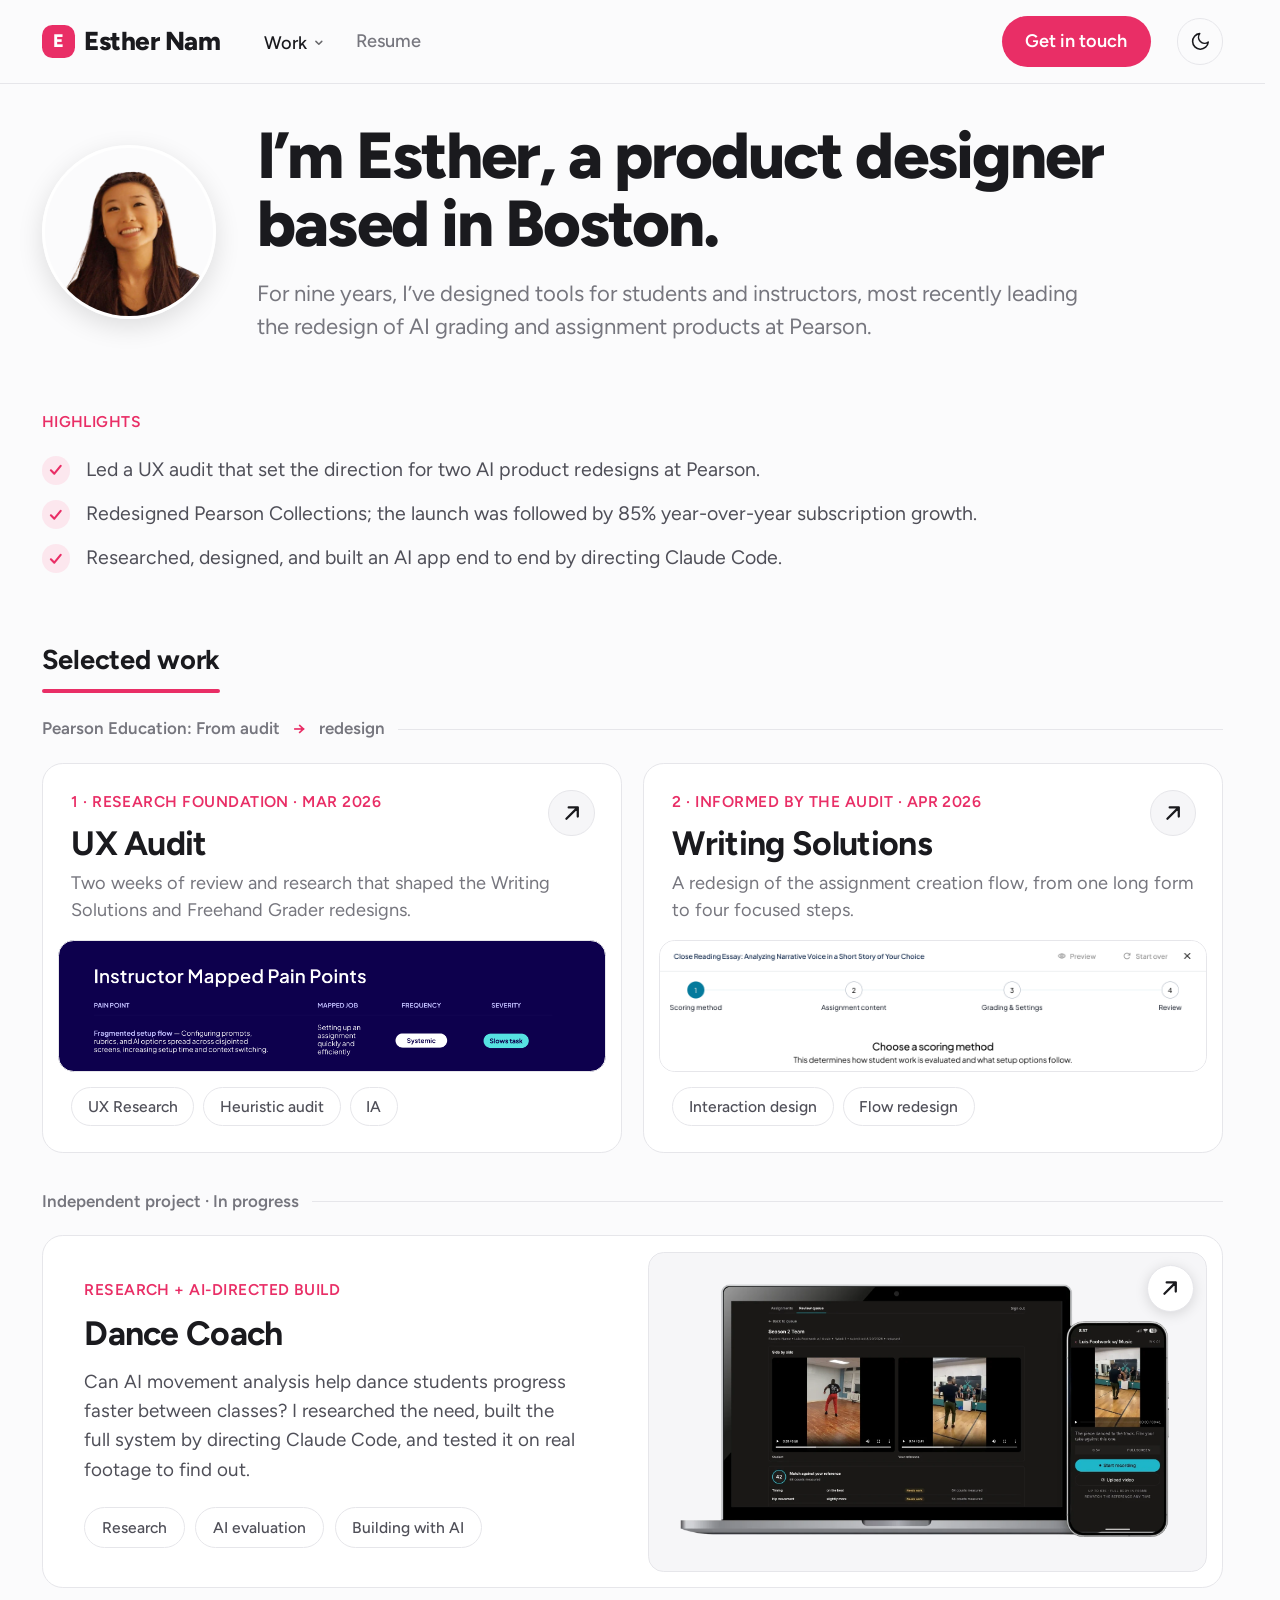
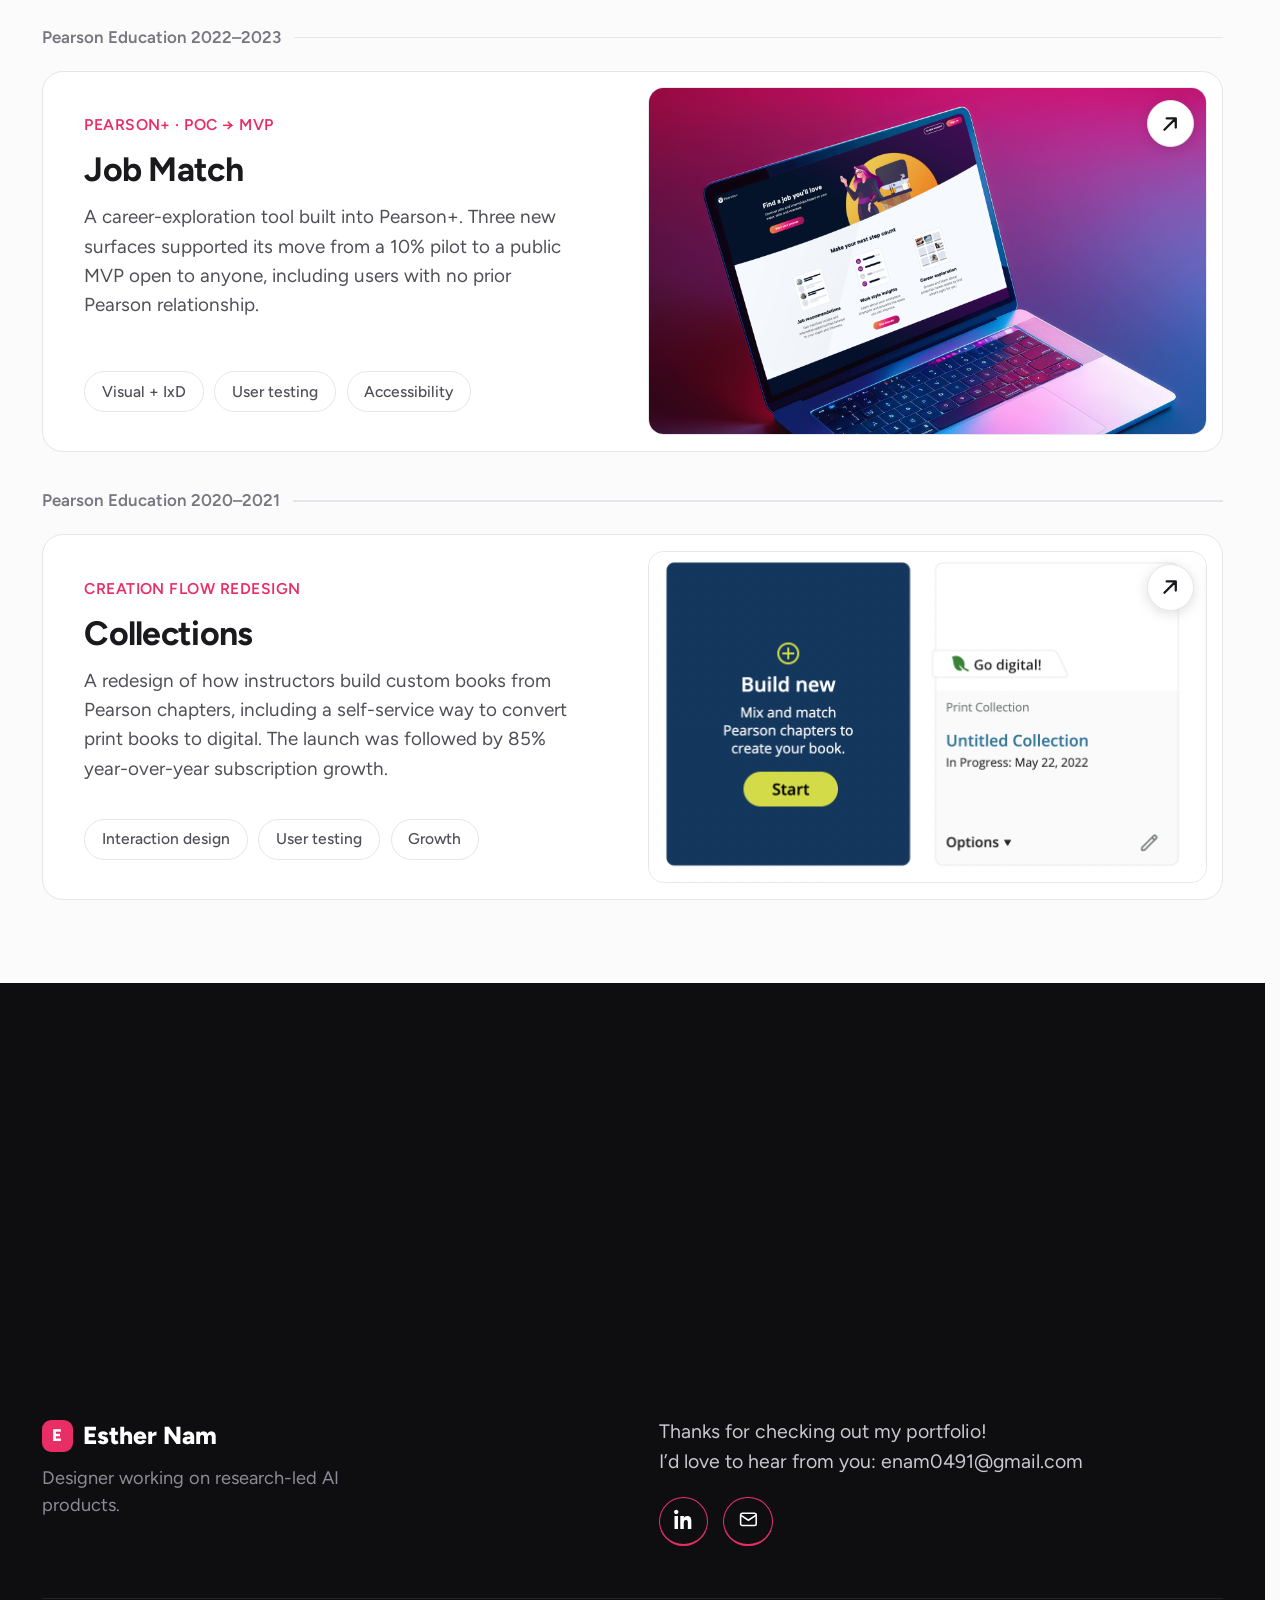
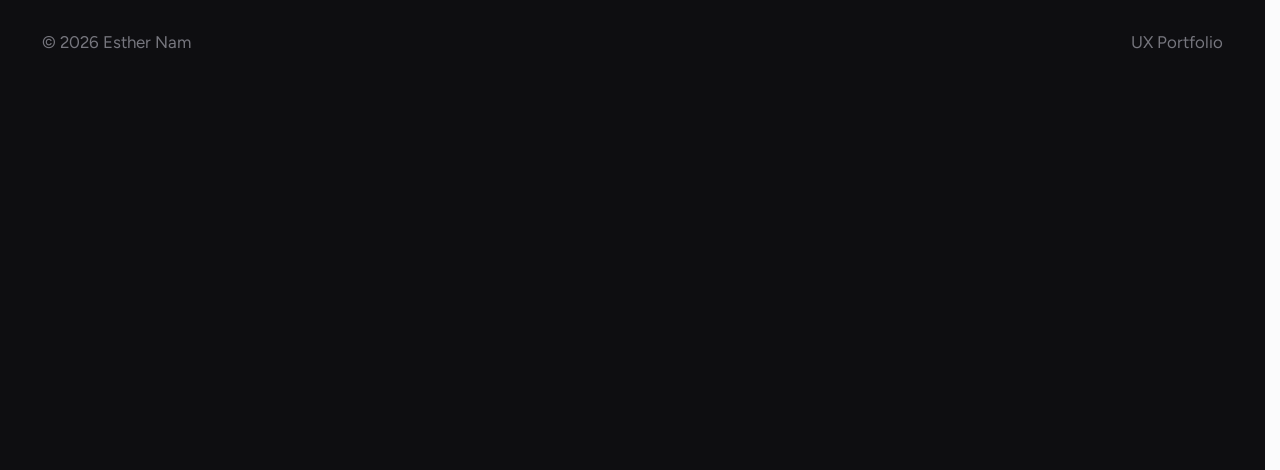
==== commit de968079: "Homepage: tighten the intro Co-Authored-By: Claude Opus 5.5 <noreply@anthropic.com> Claude-Session: " ====
--- a/index.html
+++ b/index.html
@@ -475,7 +475,7 @@
       <img class="portrait" src="images/esther-portrait.png" alt="Esther Nam" />
       <div>
         <h1>I’m Esther, a product designer based in Boston.</h1>
-        <p class="hero-sub">I’ve spent nine years designing products, mostly for students and instructors. Most recently, I led UX work on AI grading and assignment tools at Pearson.</p>
+        <p class="hero-sub">For nine years, I’ve designed tools for students and instructors, most recently leading the redesign of AI grading and assignment products at Pearson.</p>
       </div>
     </section>
 
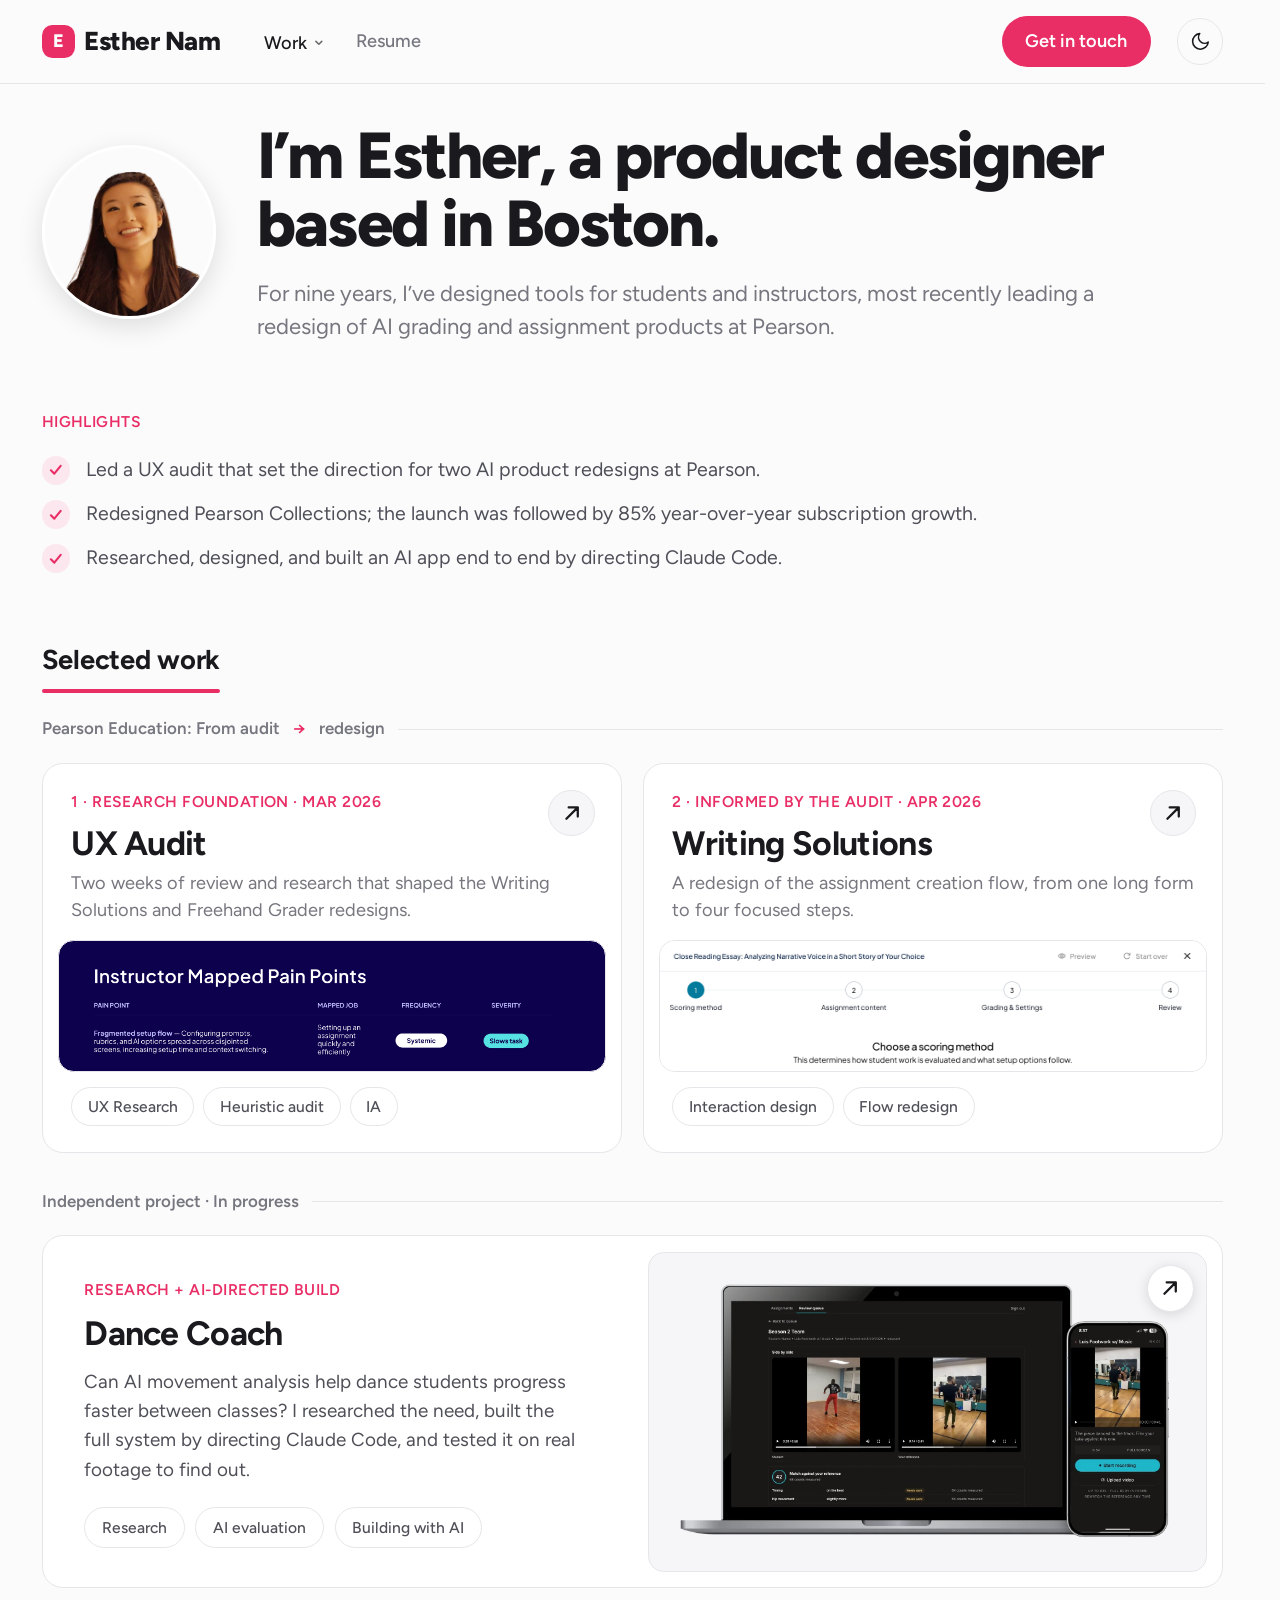
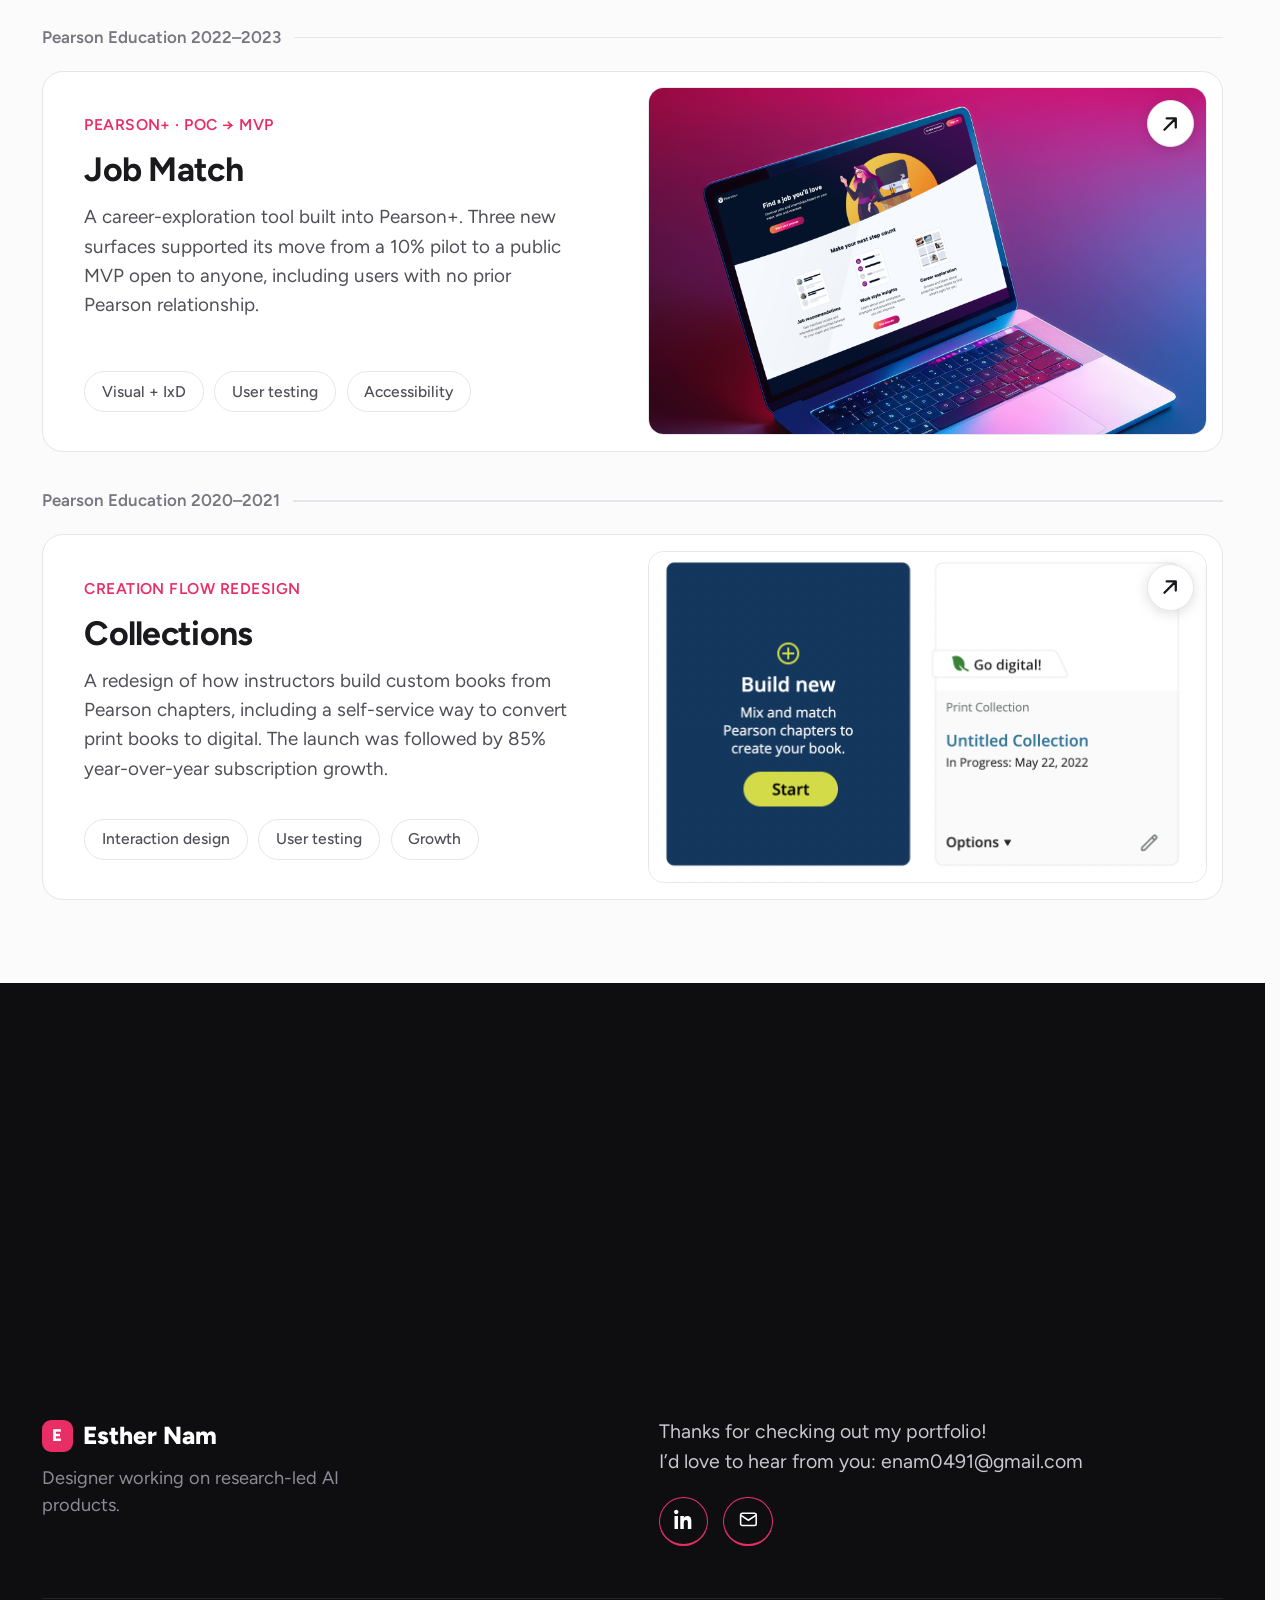
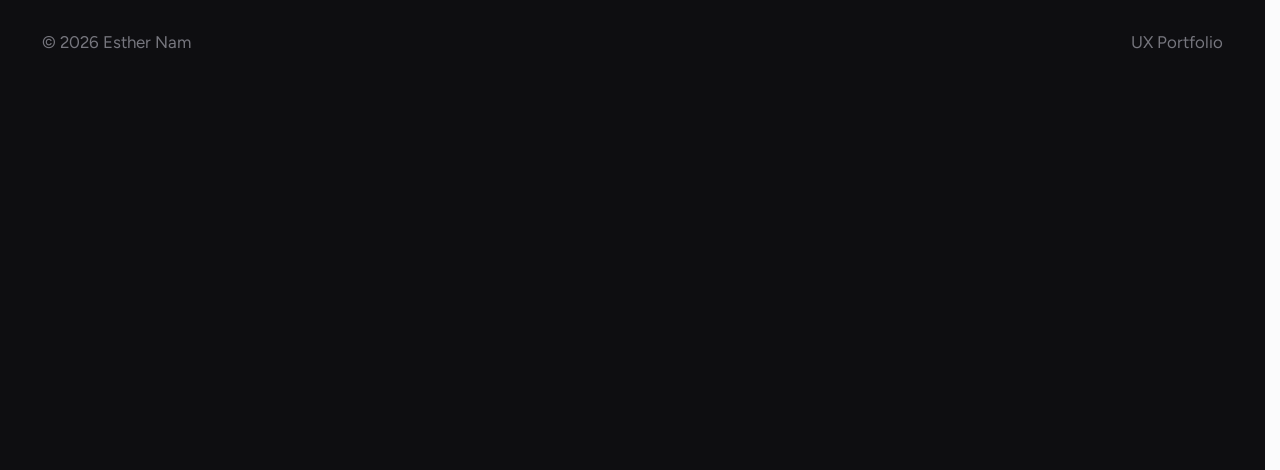
==== commit e20b3c15: "Homepage: use a redesign in the intro Co-Authored-By: Claude Opus 5.5 <noreply@anthropic.com> Claude" ====
--- a/index.html
+++ b/index.html
@@ -475,7 +475,7 @@
       <img class="portrait" src="images/esther-portrait.png" alt="Esther Nam" />
       <div>
         <h1>I’m Esther, a product designer based in Boston.</h1>
-        <p class="hero-sub">For nine years, I’ve designed tools for students and instructors, most recently leading the redesign of AI grading and assignment products at Pearson.</p>
+        <p class="hero-sub">For nine years, I’ve designed tools for students and instructors, most recently leading a redesign of AI grading and assignment products at Pearson.</p>
       </div>
     </section>
 
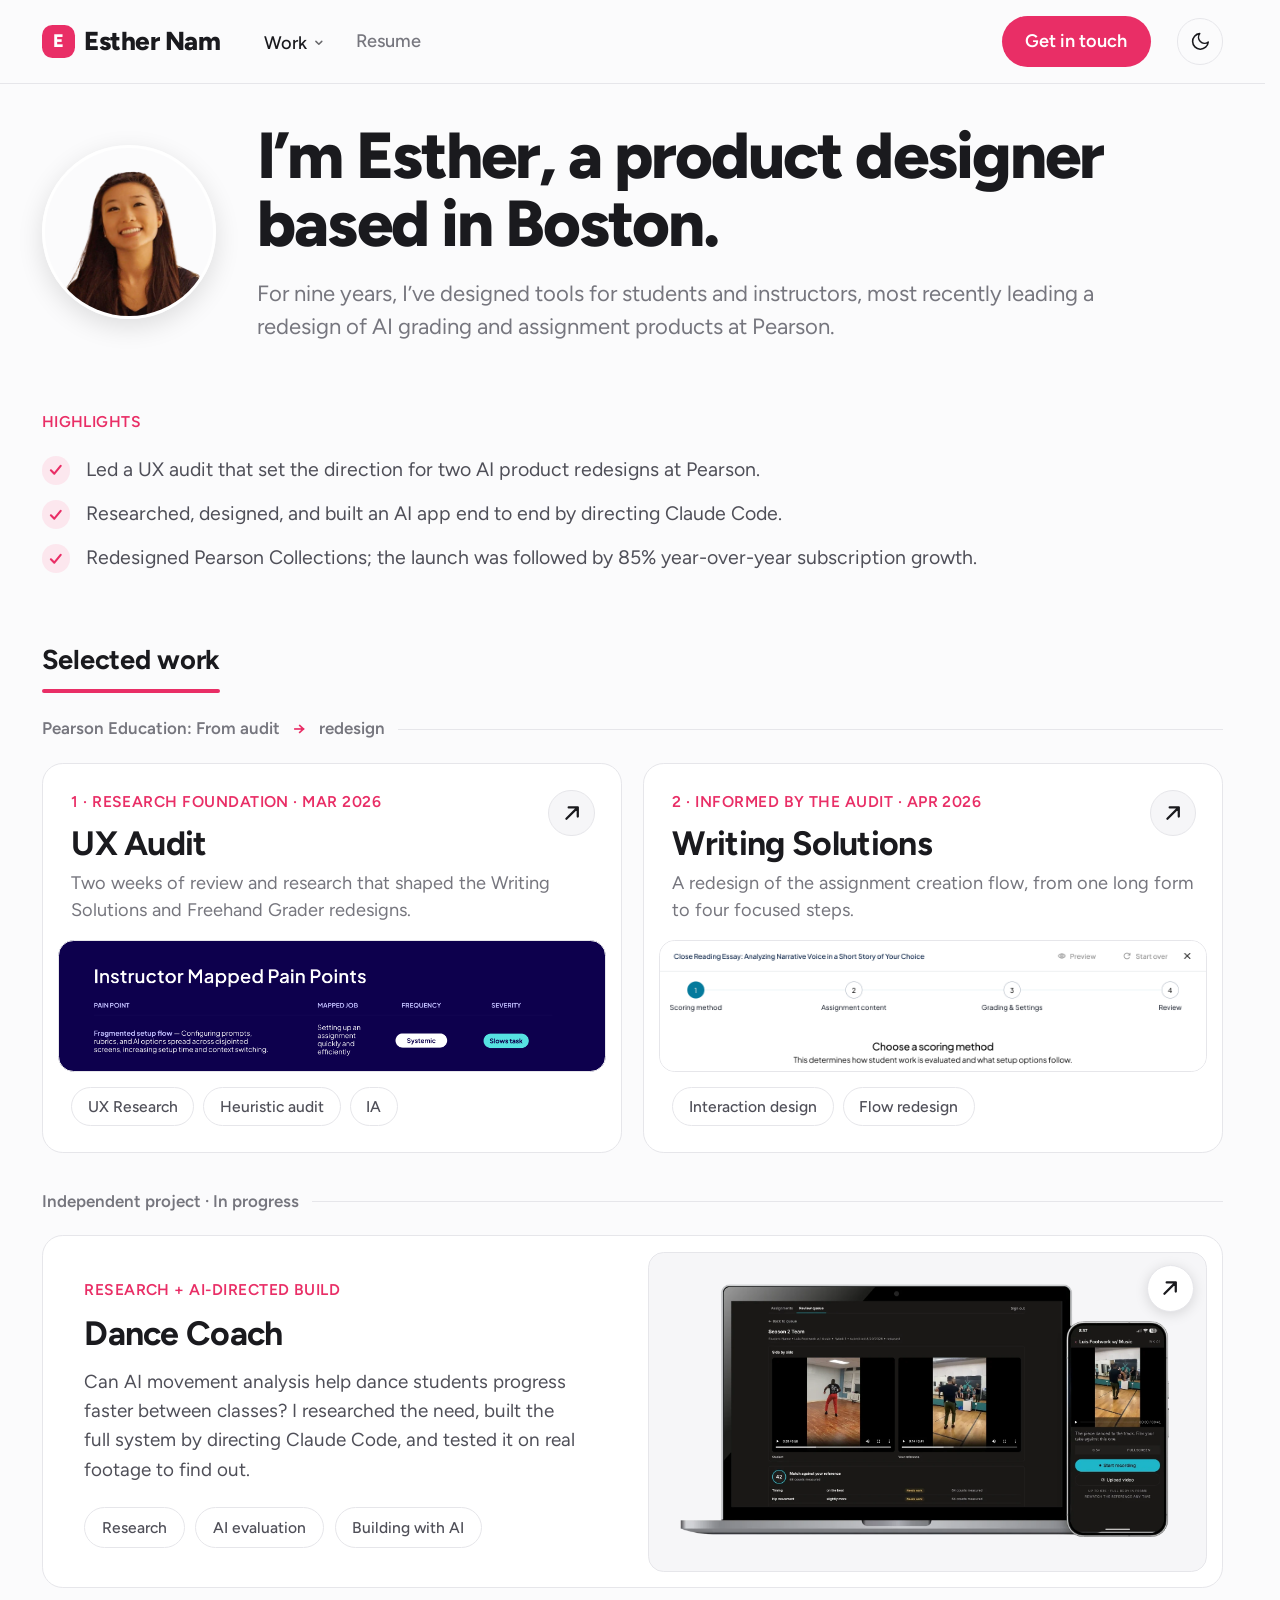
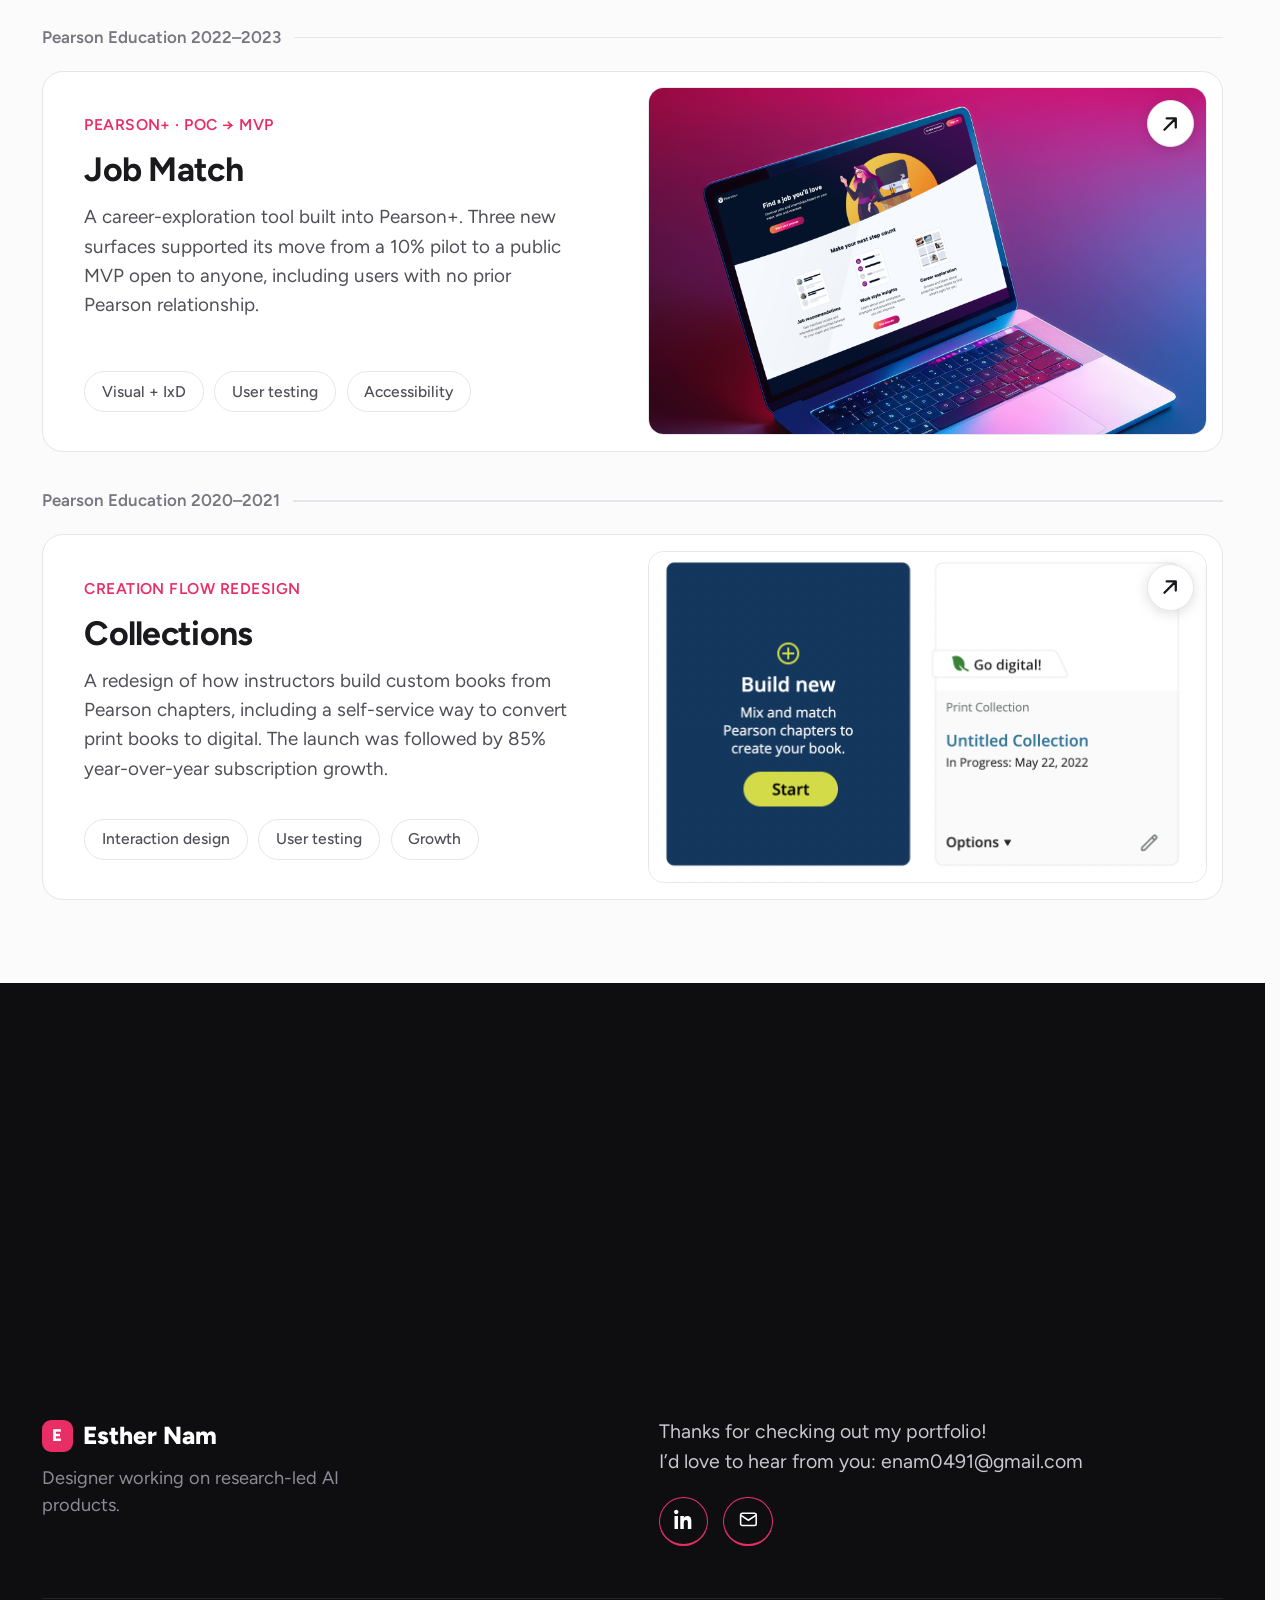
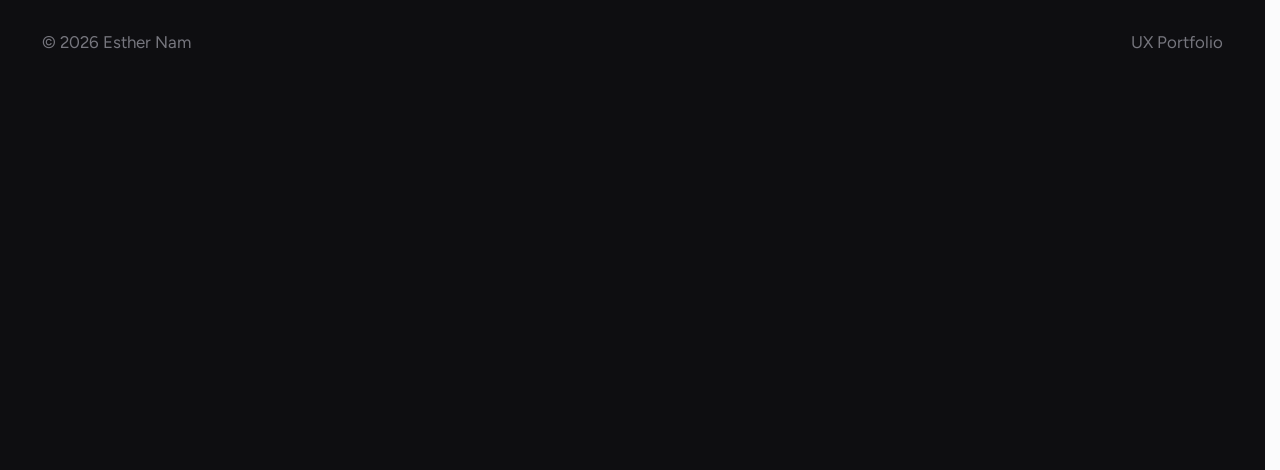
==== commit 04647cf0: "Publish the Nov 8 review edits to Dance Coach and the homepage Co-Authored-By: Claude Opus 5.5 <nore" ====
--- a/index.html
+++ b/index.html
@@ -484,8 +484,8 @@
       <span class="gloss-label">Highlights</span>
       <ul class="ticks">
         <li><span class="tk"><svg viewBox="0 0 16 16" fill="none" stroke="currentColor" stroke-width="2.2" stroke-linecap="round" stroke-linejoin="round"><path d="M3 8.5l3.5 3.5L13 4"/></svg></span>Led a UX audit that set the direction for two AI product redesigns at Pearson.</li>
+        <li><span class="tk"><svg viewBox="0 0 16 16" fill="none" stroke="currentColor" stroke-width="2.2" stroke-linecap="round" stroke-linejoin="round"><path d="M3 8.5l3.5 3.5L13 4"/></svg></span>Researched, designed, and built an AI app end to end by directing Claude Code.</li>
         <li><span class="tk"><svg viewBox="0 0 16 16" fill="none" stroke="currentColor" stroke-width="2.2" stroke-linecap="round" stroke-linejoin="round"><path d="M3 8.5l3.5 3.5L13 4"/></svg></span>Redesigned Pearson Collections; the launch was followed by 85% year-over-year subscription growth.</li>
-        <li><span class="tk"><svg viewBox="0 0 16 16" fill="none" stroke="currentColor" stroke-width="2.2" stroke-linecap="round" stroke-linejoin="round"><path d="M3 8.5l3.5 3.5L13 4"/></svg></span>Researched, designed, and built an AI app end to end by directing Claude Code.</li>
       </ul>
     </section>
 
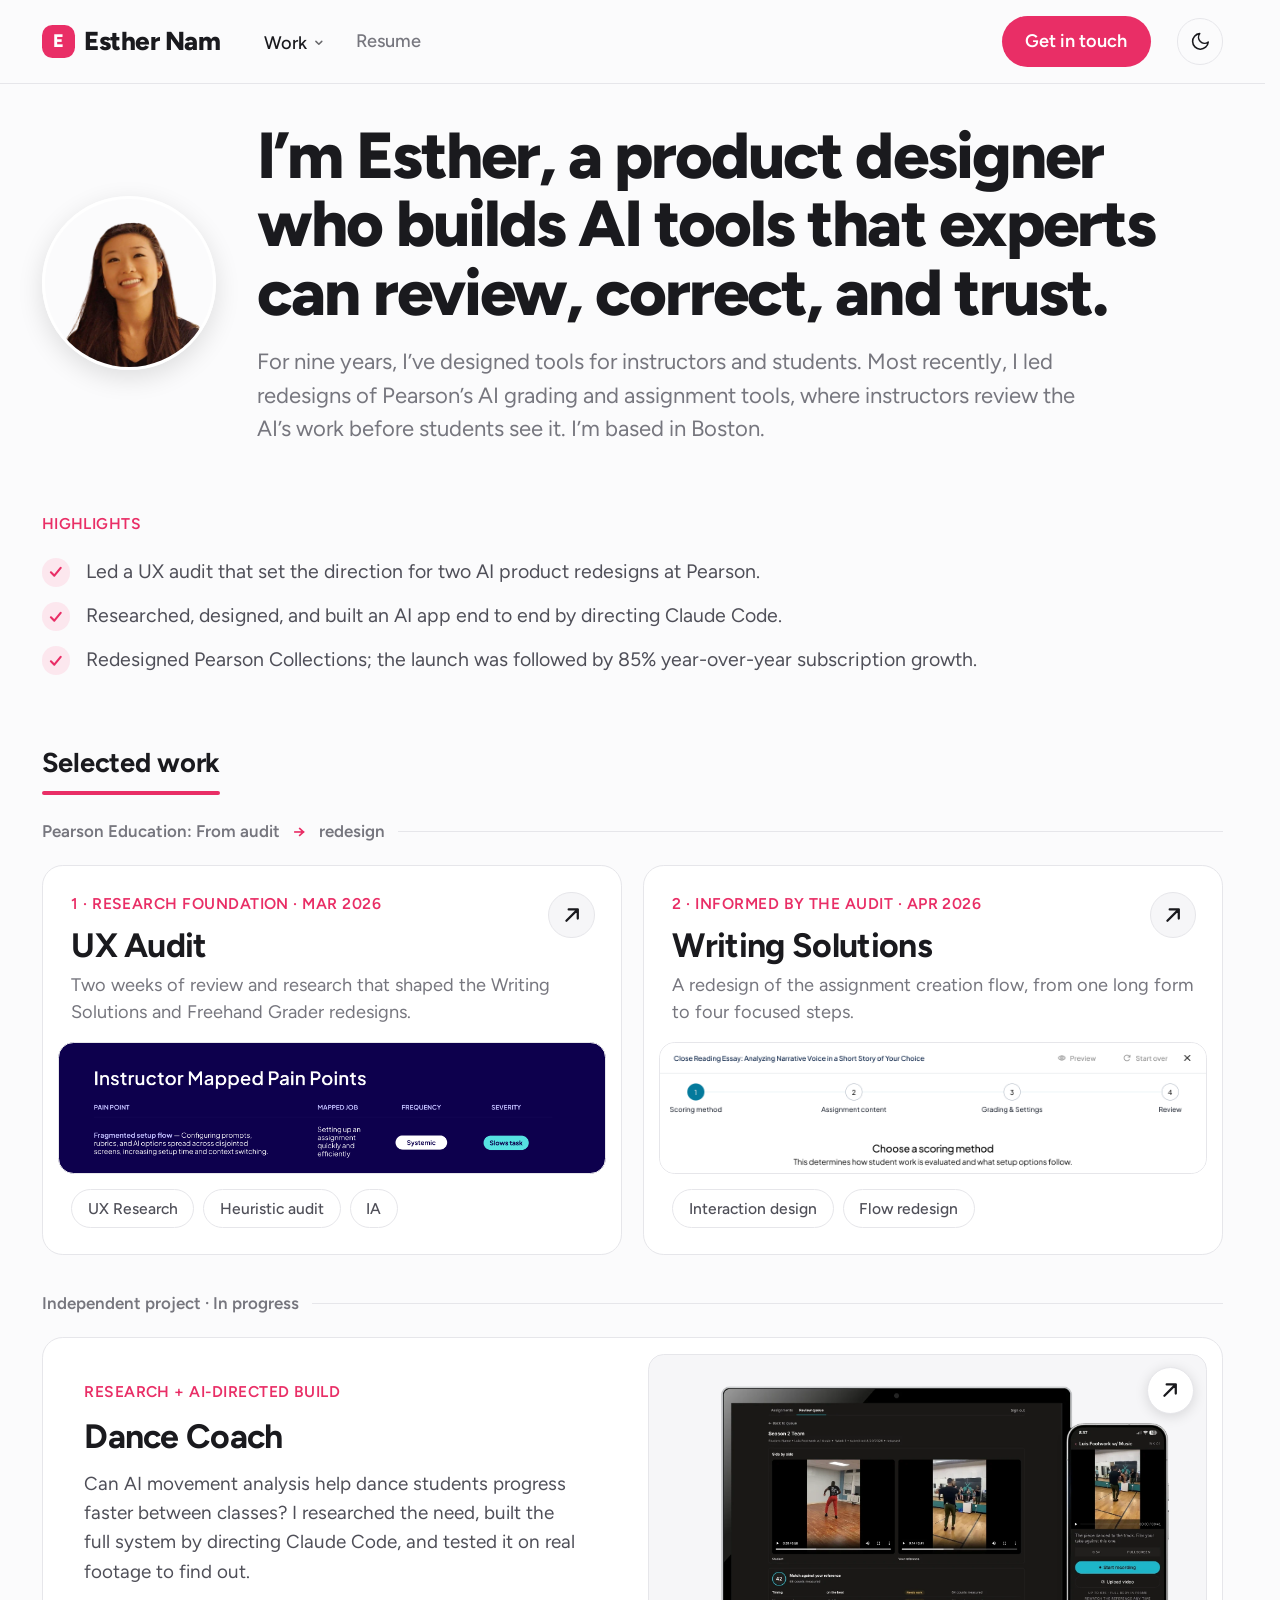
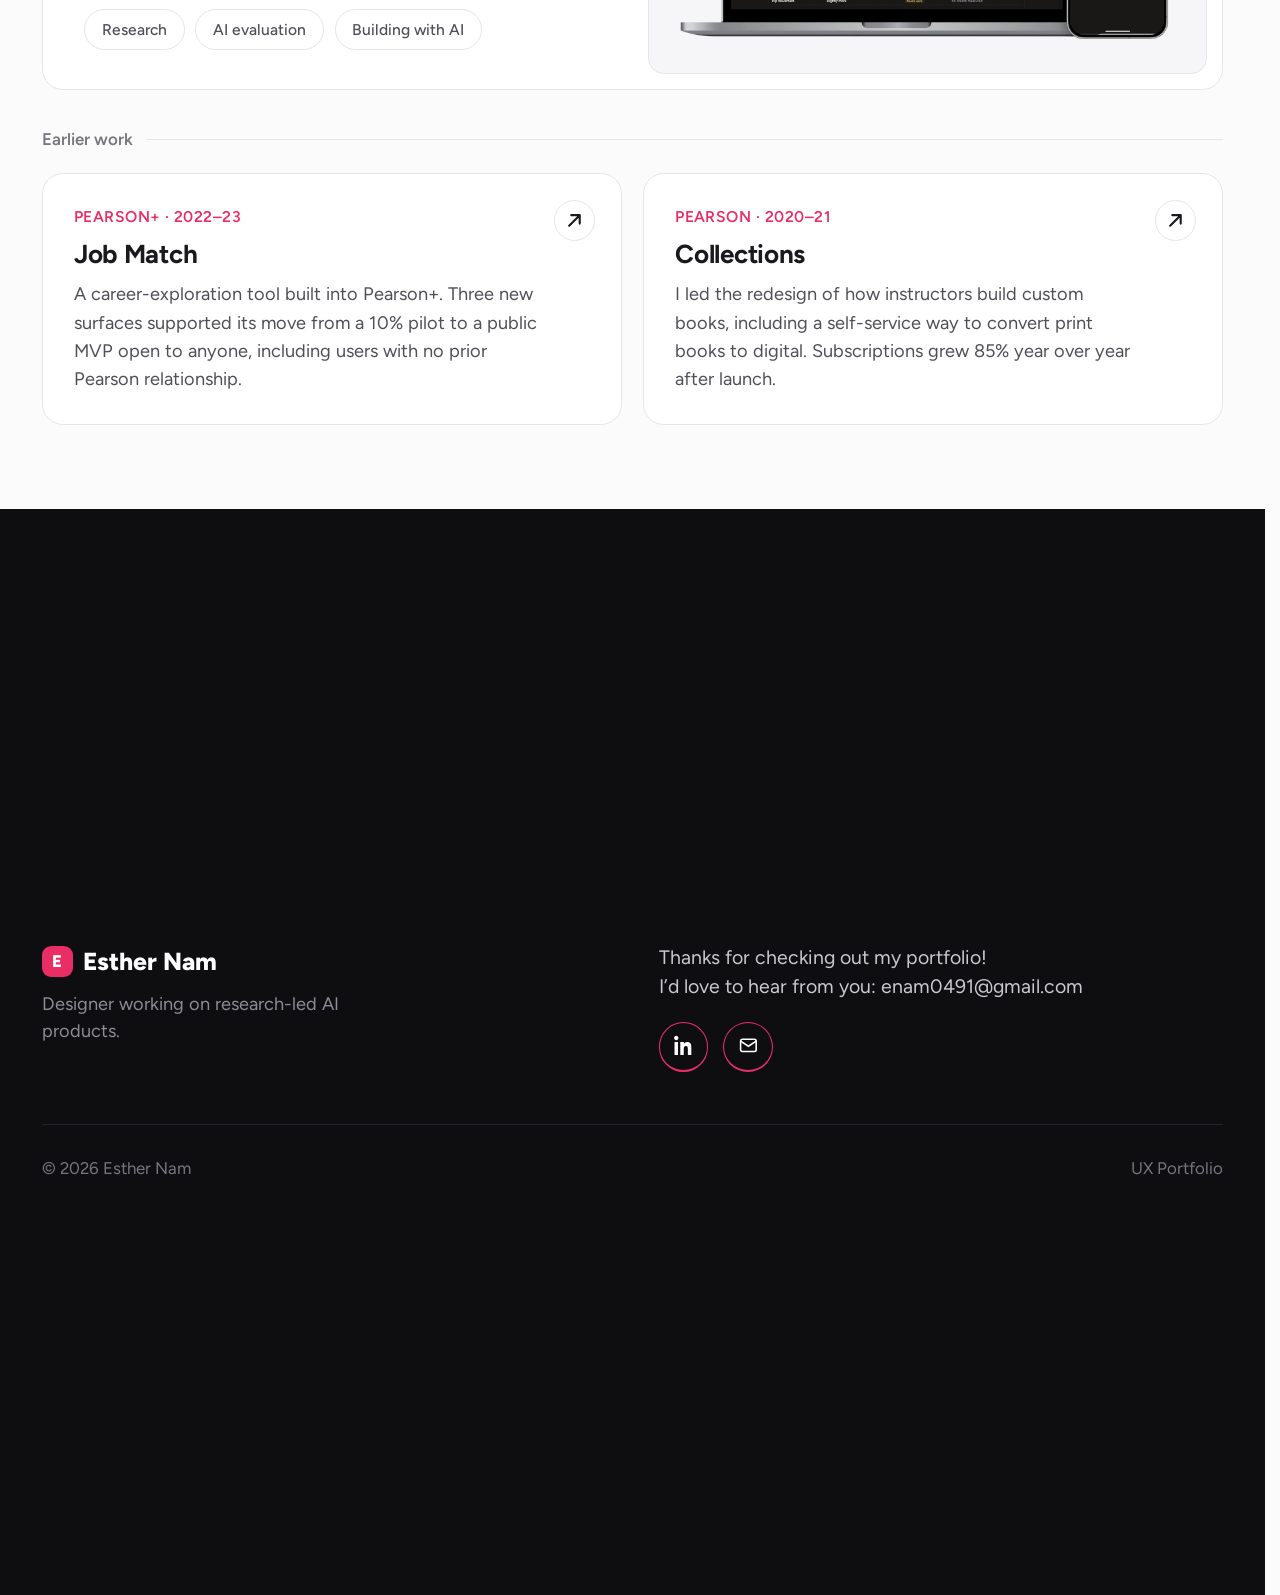
==== commit 55065ec6: "Homepage: AI-review positioning in hero; move Job Match and Collections to compact Earlier work sect" ====
--- a/index.html
+++ b/index.html
@@ -374,6 +374,22 @@
   .focus-vis .stamp { position: absolute; top: 22px; right: 22px; font-size: 11px; font-weight: 600; color: #1577D6; letter-spacing: 0.08em; z-index: 3; }
   body[data-theme="graphite"] .focus-vis .stamp { color: #5AA0EA; }
 
+
+  /* ── Earlier work: compact cards ── */
+  .compact-grid { display: grid; grid-template-columns: 1fr 1fr; gap: 16px; }
+  .compact { position: relative; display: block; background: var(--card); color: var(--ink); border: 1px solid var(--line); border-radius: 16px; padding: 24px 64px 24px 24px; text-decoration: none; transition: transform 0.22s ease, box-shadow 0.22s ease, border-color 0.22s ease; }
+  .compact:hover { transform: translateY(-3px); border-color: color-mix(in srgb, var(--ink) 32%, var(--line)); box-shadow: 0 18px 38px -22px rgba(0,0,0,0.32); }
+  .compact:focus-visible { outline: 2px solid var(--accent); outline-offset: 3px; }
+  .compact .eyebrow { font-size: 12px; font-weight: 600; letter-spacing: 0.03em; text-transform: uppercase; color: var(--accent); margin-bottom: 9px; }
+  .compact h3 { font-size: 20px; font-weight: 700; letter-spacing: -0.01em; line-height: 1.15; margin: 0 0 8px; }
+  .compact p { margin: 0; font-size: 14px; line-height: 1.55; color: var(--ink-2); }
+  .compact-arrow { position: absolute; top: 20px; right: 20px; width: 32px; height: 32px; border-radius: 999px; background: var(--card); border: 1px solid var(--line); display: grid; place-items: center; transition: transform 0.22s ease, background-color 0.2s; }
+  .compact-arrow svg { width: 13px; height: 13px; stroke: var(--ink); transition: stroke 0.2s; }
+  .compact:hover .compact-arrow { transform: translate(2px, -2px); background: var(--accent); border-color: var(--accent); }
+  .compact:hover .compact-arrow svg { stroke: #fff; }
+  @media (max-width: 820px) { .compact-grid { grid-template-columns: 1fr; } }
+  @media (prefers-reduced-motion: reduce) { .compact, .compact-arrow { transition: none; } .compact:hover { transform: none; } }
+
   /* ─────────────── Topics + footer ─────────────── */
   .pills { display: flex; gap: 9px; flex-wrap: wrap; }
   .pills a, .pills span { text-decoration: none; font-size: 13.5px; font-weight: 500; color: var(--ink); background: var(--card); border: 1px solid var(--line); border-radius: 999px; padding: 8px 15px; }
@@ -474,8 +490,8 @@
     <section class="hero" id="about">
       <img class="portrait" src="images/esther-portrait.png" alt="Esther Nam" />
       <div>
-        <h1>I’m Esther, a product designer based in Boston.</h1>
-        <p class="hero-sub">For nine years, I’ve designed tools for students and instructors, most recently leading a redesign of AI grading and assignment products at Pearson.</p>
+        <h1>I’m Esther, a product designer who builds AI tools that experts can review, correct, and trust.</h1>
+        <p class="hero-sub">For nine years, I’ve designed tools for instructors and students. Most recently, I led redesigns of Pearson’s AI grading and assignment tools, where instructors review the AI’s work before students see it. I’m based in Boston.</p>
       </div>
     </section>
 
@@ -577,42 +593,25 @@
         </div>
       </a>
 
-      <div class="group-label" style="margin-top: 28px;"><span>Pearson Education 2022–2023</span><span class="ln"></span></div>
-
-      <!-- Job Match -->
-      <a href="job-match.html" class="wide">
-        <div class="left">
-          <div>
-            <div class="eyebrow">Pearson+ · POC → MVP</div>
-            <h3>Job Match</h3>
-            <p>A career-exploration tool built into Pearson+. Three new surfaces supported its move from a 10% pilot to a public MVP open to anyone, including users with no prior Pearson relationship.</p>
-          </div>
-          <div class="meta-pills"><span class="pill">Visual + IxD</span><span class="pill">User testing</span><span class="pill">Accessibility</span></div>
-        </div>
-        <div class="arrow"><svg viewBox="0 0 16 16" fill="none" stroke-width="2"><path d="M3 13L13 3M13 3H5M13 3V11" stroke-linecap="round"/></svg></div>
-        <div class="crop crop-shot">
-          <img src="images/card-jobmatch.png" alt="The Pearson+ Job Match unauthenticated home page shown on a laptop." loading="lazy" />
-        </div>
-      </a>
-
-      <div class="group-label" style="margin-top: 28px;"><span>Pearson Education 2020–2021</span><span class="ln"></span></div>
-
-      <!-- Collections -->
-      <a href="collections.html" class="wide">
-        <div class="left">
-          <div>
-            <div class="eyebrow">Creation flow redesign</div>
-            <h3>Collections</h3>
-            <p>A redesign of how instructors build custom books from Pearson chapters, including a self-service way to convert print books to digital. The launch was followed by 85% year-over-year subscription growth.</p>
-          </div>
-          <div class="meta-pills"><span class="pill">Interaction design</span><span class="pill">User testing</span><span class="pill">Growth</span></div>
-        </div>
-        <div class="arrow"><svg viewBox="0 0 16 16" fill="none" stroke-width="2"><path d="M3 13L13 3M13 3H5M13 3V11" stroke-linecap="round"/></svg></div>
-        <div class="crop crop-shot">
-          <img src="images/card-collections.png" alt="The redesigned My Collections page, with a Build new card and a print Collection card tagged Go digital!" loading="lazy" />
-        </div>
-      </a>
-
+      <div class="group-label" style="margin-top: 28px;"><span>Earlier work</span><span class="ln"></span></div>
+
+      <div class="compact-grid">
+        <!-- Job Match -->
+        <a href="job-match.html" class="compact">
+          <div class="eyebrow">Pearson+ · 2022–23</div>
+          <h3>Job Match</h3>
+          <p>A career-exploration tool built into Pearson+. Three new surfaces supported its move from a 10% pilot to a public MVP open to anyone, including users with no prior Pearson relationship.</p>
+          <span class="compact-arrow" aria-hidden="true"><svg viewBox="0 0 16 16" fill="none" stroke-width="2"><path d="M3 13L13 3M13 3H5M13 3V11" stroke-linecap="round"/></svg></span>
+        </a>
+
+        <!-- Collections -->
+        <a href="collections.html" class="compact">
+          <div class="eyebrow">Pearson · 2020–21</div>
+          <h3>Collections</h3>
+          <p>I led the redesign of how instructors build custom books, including a self-service way to convert print books to digital. Subscriptions grew 85% year over year after launch.</p>
+          <span class="compact-arrow" aria-hidden="true"><svg viewBox="0 0 16 16" fill="none" stroke-width="2"><path d="M3 13L13 3M13 3H5M13 3V11" stroke-linecap="round"/></svg></span>
+        </a>
+      </div>
 
     </section>
 
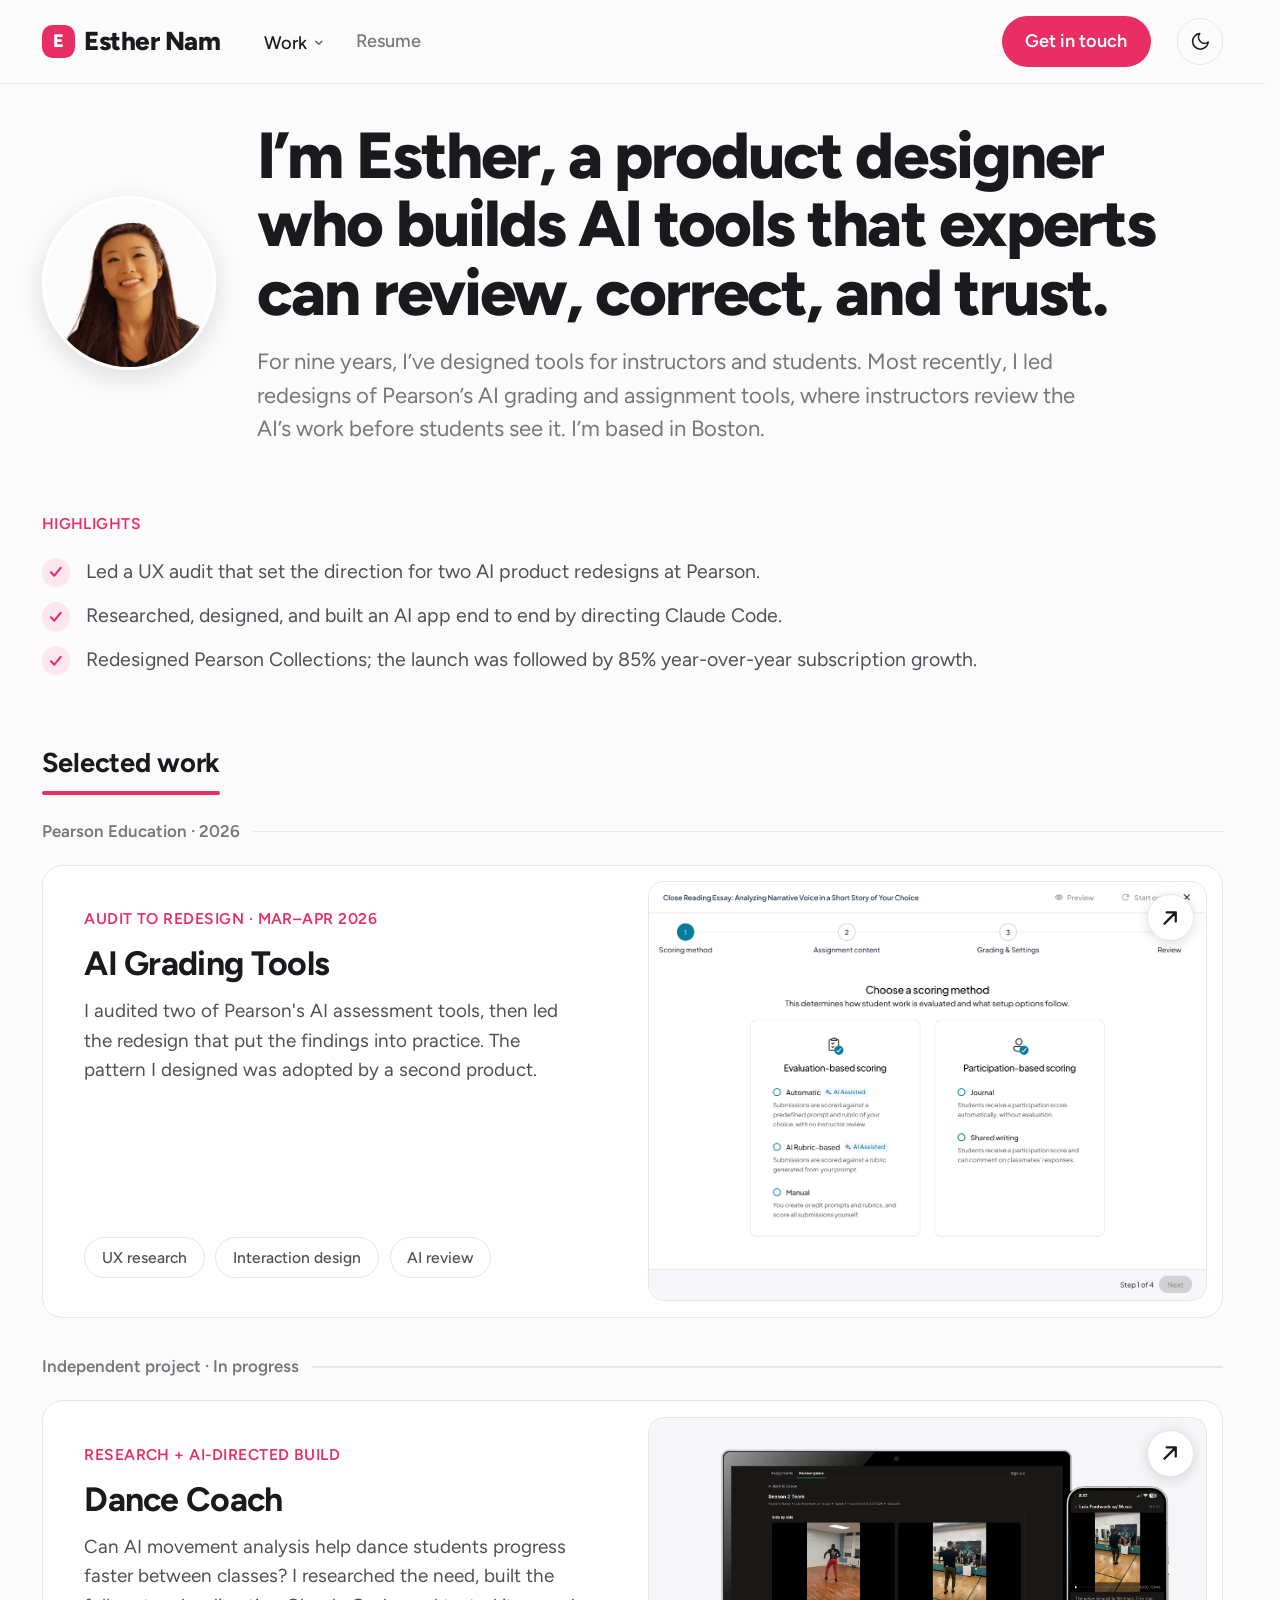
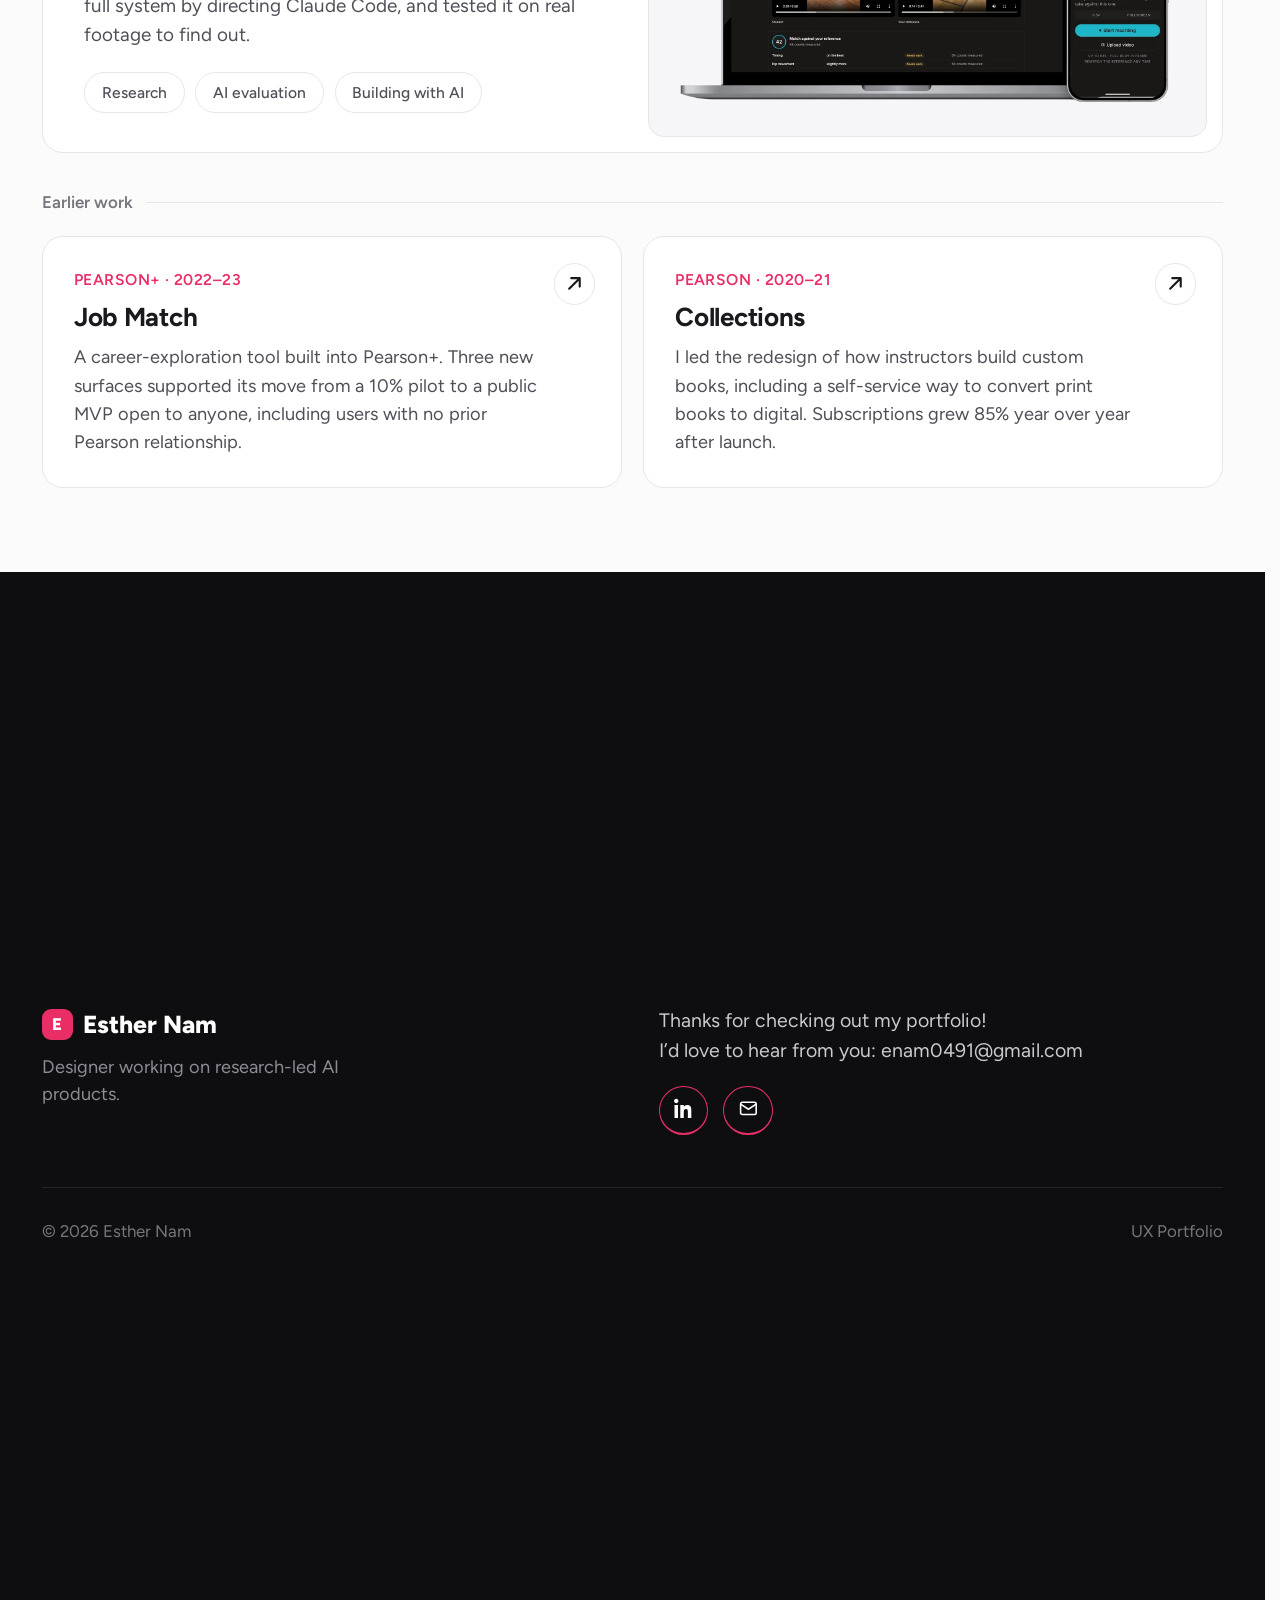
==== commit c1162fb3: "Merge UX Audit and Writing Solutions into one AI Grading Tools case study New page pearson-ai-gradin" ====
--- a/index.html
+++ b/index.html
@@ -465,8 +465,7 @@
       <div class="nav-work">
         <a href="#work" class="active">Work<svg class="caret" viewBox="0 0 16 16" fill="none" stroke="currentColor" stroke-width="2" stroke-linecap="round" stroke-linejoin="round"><path d="M4 6l4 4 4-4"/></svg></a>
         <div class="work-menu">
-          <a href="ux-audit.html">UX Audit<small>Cross-product diagnostic</small></a>
-          <a href="writing-solutions.html">Writing Solutions<small>Assignment creation redesign</small></a>
+          <a href="pearson-ai-grading.html">AI Grading Tools<small>Audit to redesign · Pearson</small></a>
           <a href="dance-coach.html">Dance Coach<small>AI feasibility study</small></a>
           <a href="job-match.html">Job Match<small>Career tool · POC → MVP</small></a>
             <a href="collections.html">Collections<small>Creation flow redesign · Shipped</small></a>
@@ -509,39 +508,25 @@
     <section class="block" id="work">
       <div class="sec-head"><h2>Selected work</h2></div>
 
-      <div class="group-label"><span>Pearson Education: From audit</span><span class="ar">→</span><span>redesign</span><span class="ln"></span></div>
-
-      <div class="grid">
-        <!-- UX Audit -->
-        <a href="ux-audit.html" class="card card-audit">
-          <div class="meta">
-            <div class="eyebrow">1 · Research foundation · Mar 2026</div>
-            <h3 class="title">UX Audit</h3>
-            <p class="sub">Two weeks of review and research that shaped the Writing Solutions and Freehand Grader redesigns.</p>
-            <!-- NOTE: when Freehand Grader case study is re-enabled below, this line already references it. -->
+      <div class="group-label"><span>Pearson Education · 2026</span><span class="ln"></span></div>
+
+      <!-- AI Grading Tools (merged UX Audit + Writing Solutions) -->
+      <a href="pearson-ai-grading.html" class="wide" style="margin-top: 0;">
+        <div class="left">
+          <div>
+            <div class="eyebrow">Audit to redesign · Mar–Apr 2026</div>
+            <h3>AI Grading Tools</h3>
+            <p>I audited two of Pearson's AI assessment tools, then led the redesign that put the findings into practice. The pattern I designed was adopted by a second product.</p>
           </div>
-          <div class="arrow"><svg viewBox="0 0 16 16" fill="none" stroke-width="2"><path d="M3 13L13 3M13 3H5M13 3V11" stroke-linecap="round"/></svg></div>
-          <div class="crop crop-shot crop-audit-img">
-            <img src="images/card-audit.png" alt="Instructor Mapped Pain Points table from the UX audit, mapping pain points to jobs, frequency, and severity." loading="lazy" />
-          </div>
-          <div class="card-tags"><span class="tag">UX Research</span><span class="tag">Heuristic audit</span><span class="tag">IA</span></div>
-        </a>
-
-        <!-- Writing Solutions -->
-        <a href="writing-solutions.html" class="card">
-          <div class="meta">
-            <div class="eyebrow">2 · Informed by the audit · Apr 2026</div>
-            <h3 class="title">Writing Solutions</h3>
-            <p class="sub">A redesign of the assignment creation flow, from one long form to four focused steps.</p>
-          </div>
-          <div class="arrow"><svg viewBox="0 0 16 16" fill="none" stroke-width="2"><path d="M3 13L13 3M13 3H5M13 3V11" stroke-linecap="round"/></svg></div>
-          <div class="crop crop-shot">
-            <img src="images/card-wsol.png" alt="The scoring-method step of the redesigned Writing Solutions assignment flow." loading="lazy" />
-          </div>
-          <div class="card-tags"><span class="tag">Interaction design</span><span class="tag">Flow redesign</span></div>
-        </a>
-
-        <!-- Freehand Grader — HIDDEN FOR NOW (coming soon, re-enable later) -->
+          <div class="meta-pills"><span class="pill">UX research</span><span class="pill">Interaction design</span><span class="pill">AI review</span></div>
+        </div>
+        <div class="arrow"><svg viewBox="0 0 16 16" fill="none" stroke-width="2"><path d="M3 13L13 3M13 3H5M13 3V11" stroke-linecap="round"/></svg></div>
+        <div class="crop crop-shot">
+          <img src="images/card-wsol.png" alt="The scoring-method step of the redesigned Writing Solutions assignment flow." loading="lazy" />
+        </div>
+      </a>
+
+        <!-- Freehand Grader card — HIDDEN FOR NOW (coming soon, re-enable later; was in the Pearson grid) -->
         <!--
         <div class="card card-soon" tabindex="0" aria-label="Freehand Grader case study, coming soon">
           <div class="meta">
@@ -573,7 +558,7 @@
           <div class="soon-overlay"><span>Coming soon</span></div>
         </div>
         -->
-      </div>
+
 
       <div class="group-label" style="margin-top: 28px;"><span>Independent project · In progress</span><span class="ln"></span></div>
 
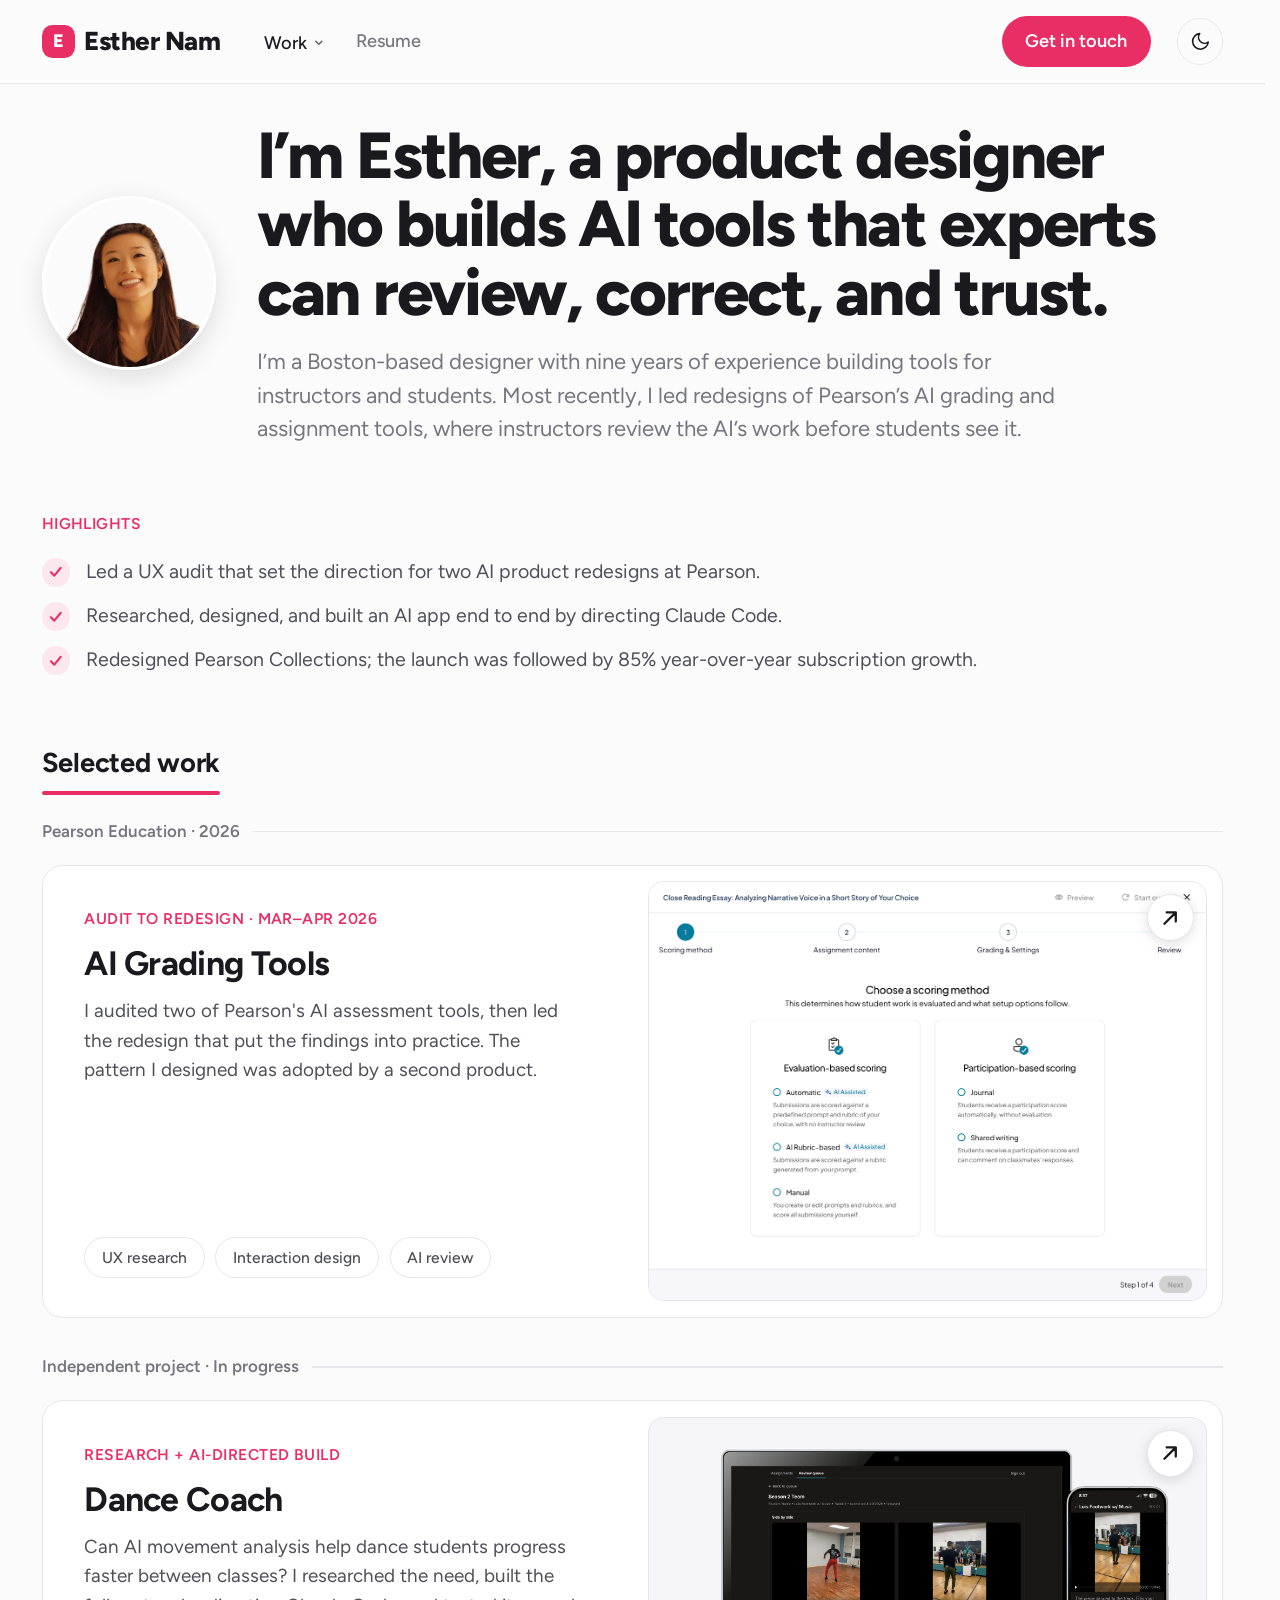
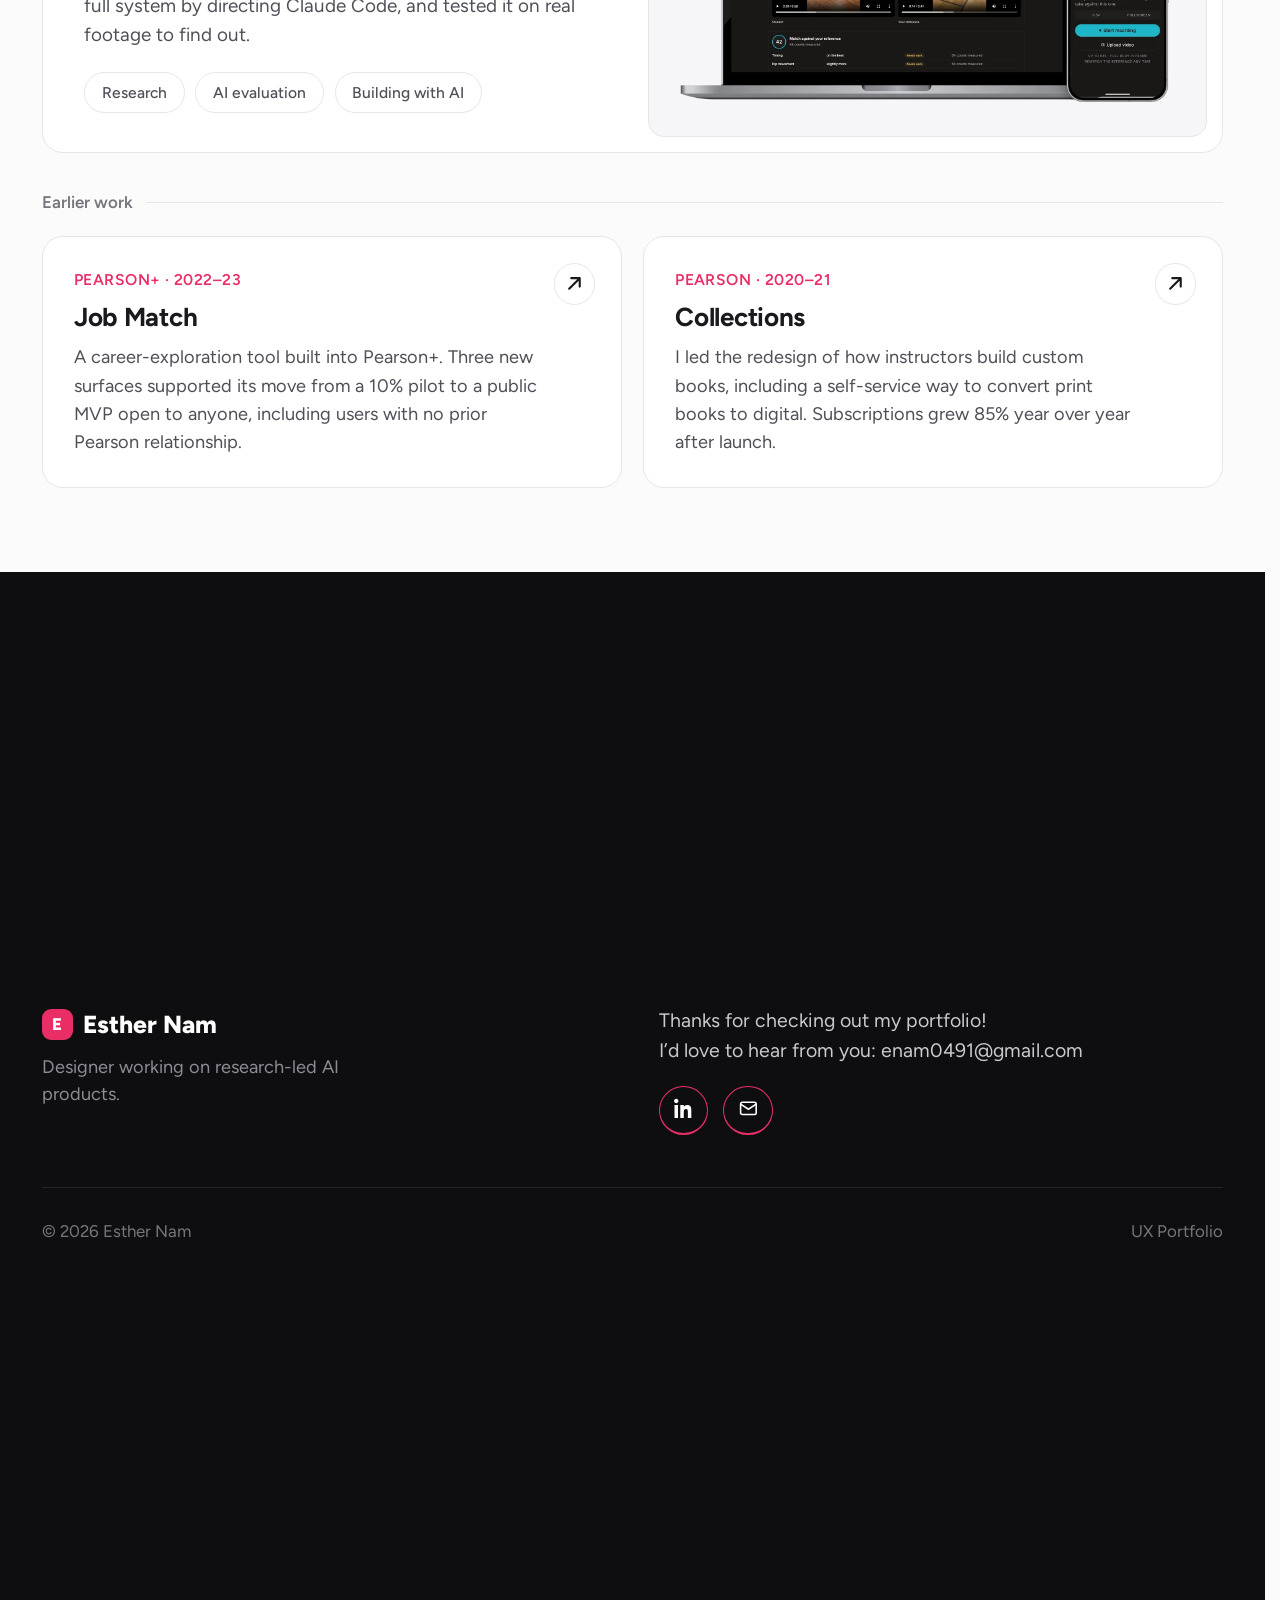
==== commit 554bc711: "Homepage hero: move Boston to the start of the intro Co-Authored-By: Claude Opus 5.5 <noreply@anthro" ====
--- a/index.html
+++ b/index.html
@@ -490,7 +490,7 @@
       <img class="portrait" src="images/esther-portrait.png" alt="Esther Nam" />
       <div>
         <h1>I’m Esther, a product designer who builds AI tools that experts can review, correct, and trust.</h1>
-        <p class="hero-sub">For nine years, I’ve designed tools for instructors and students. Most recently, I led redesigns of Pearson’s AI grading and assignment tools, where instructors review the AI’s work before students see it. I’m based in Boston.</p>
+        <p class="hero-sub">I’m a Boston-based designer with nine years of experience building tools for instructors and students. Most recently, I led redesigns of Pearson’s AI grading and assignment tools, where instructors review the AI’s work before students see it.</p>
       </div>
     </section>
 
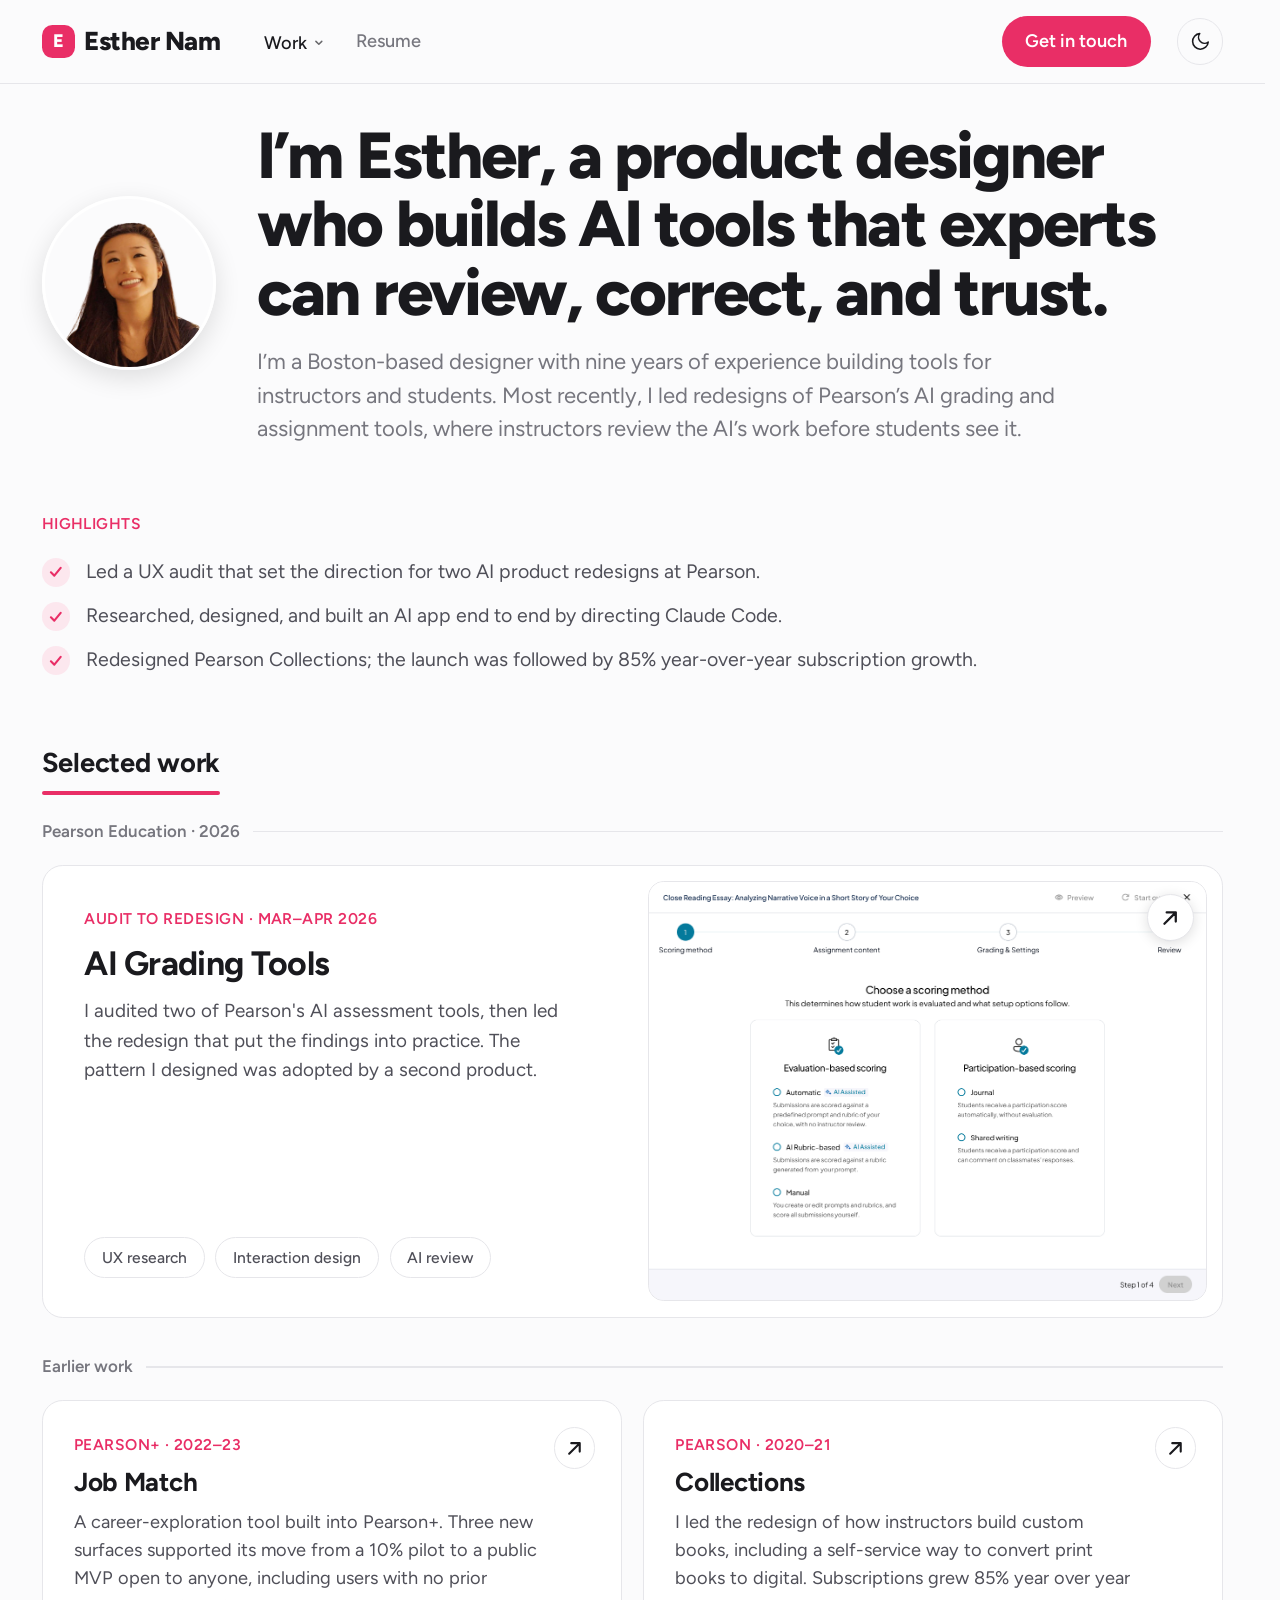
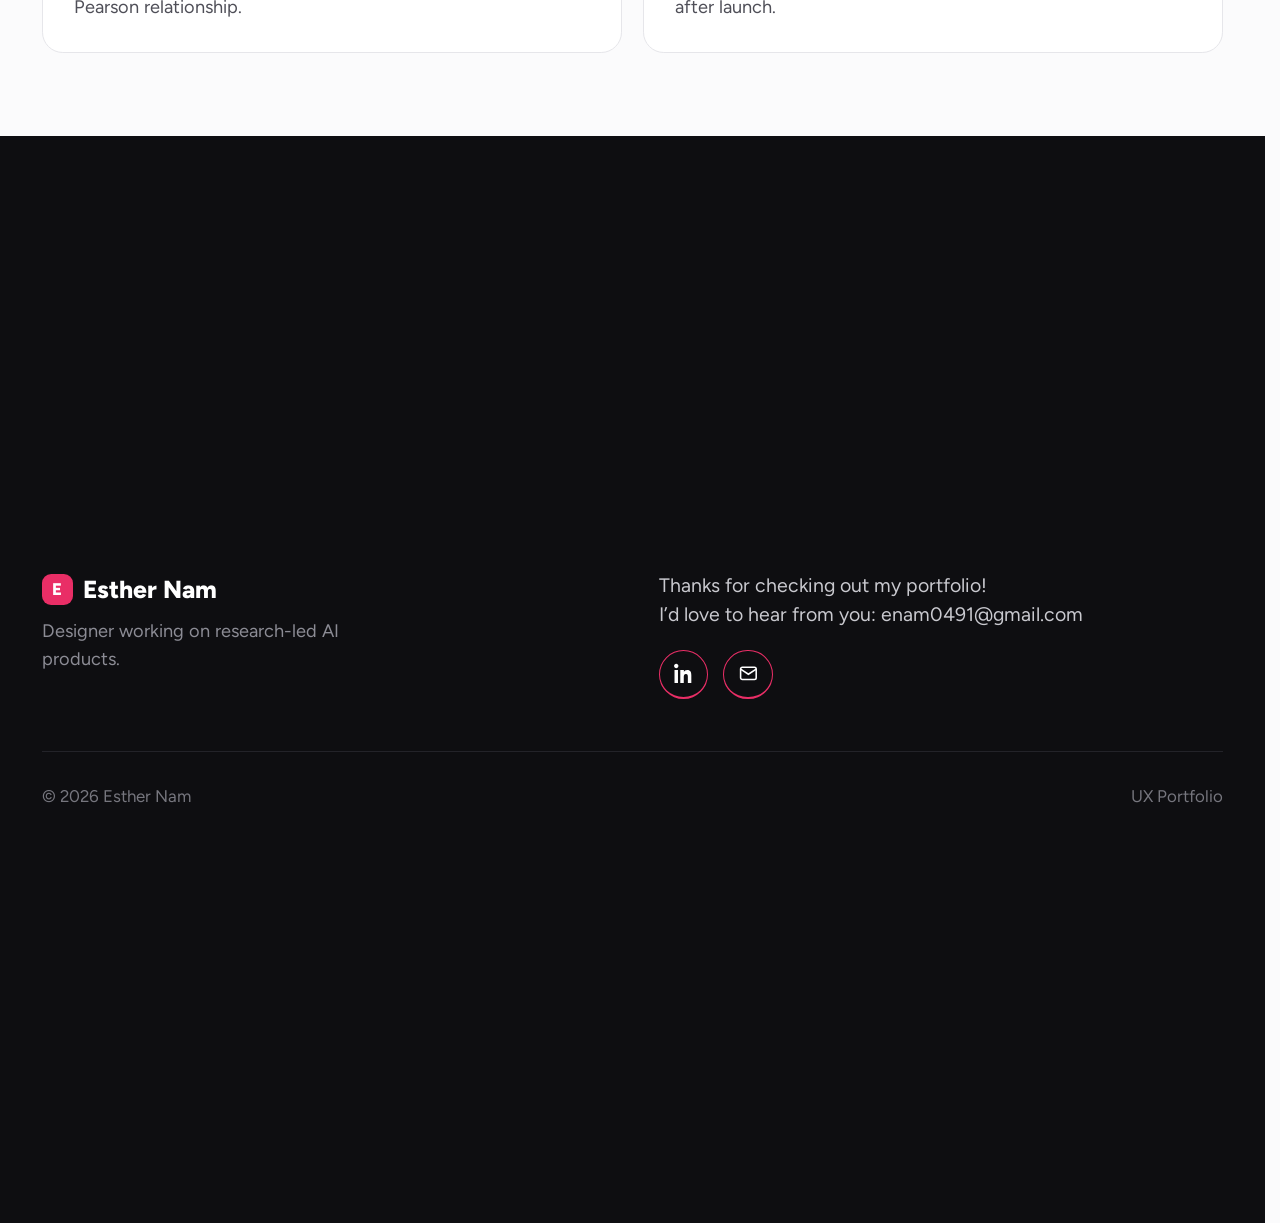
==== commit b109e9db: "Remove Dance Coach case study from portfolio for now Drop the homepage card, Work menu entries and C" ====
--- a/index.html
+++ b/index.html
@@ -466,7 +466,6 @@
         <a href="#work" class="active">Work<svg class="caret" viewBox="0 0 16 16" fill="none" stroke="currentColor" stroke-width="2" stroke-linecap="round" stroke-linejoin="round"><path d="M4 6l4 4 4-4"/></svg></a>
         <div class="work-menu">
           <a href="pearson-ai-grading.html">AI Grading Tools<small>Audit to redesign · Pearson</small></a>
-          <a href="dance-coach.html">Dance Coach<small>AI feasibility study</small></a>
           <a href="job-match.html">Job Match<small>Career tool · POC → MVP</small></a>
             <a href="collections.html">Collections<small>Creation flow redesign · Shipped</small></a>
         </div>
@@ -558,25 +557,6 @@
           <div class="soon-overlay"><span>Coming soon</span></div>
         </div>
         -->
-
-
-      <div class="group-label" style="margin-top: 28px;"><span>Independent project · In progress</span><span class="ln"></span></div>
-
-      <!-- Dance Coach -->
-      <a href="dance-coach.html" class="wide">
-        <div class="left">
-          <div>
-            <div class="eyebrow">Research + AI-directed build</div>
-            <h3>Dance Coach</h3>
-            <p>Can AI movement analysis help dance students progress faster between classes? I researched the need, built the full system by directing Claude Code, and tested it on real footage to find out.</p>
-          </div>
-          <div class="meta-pills"><span class="pill">Research</span><span class="pill">AI evaluation</span><span class="pill">Building with AI</span></div>
-        </div>
-        <div class="arrow"><svg viewBox="0 0 16 16" fill="none" stroke-width="2"><path d="M3 13L13 3M13 3H5M13 3V11" stroke-linecap="round"/></svg></div>
-        <div class="crop">
-          <img src="images/dance-coach/hero.webp?v=6" alt="Dance Coach instructor review dashboard on a laptop, next to the student app on a phone." />
-        </div>
-      </a>
 
       <div class="group-label" style="margin-top: 28px;"><span>Earlier work</span><span class="ln"></span></div>
 
